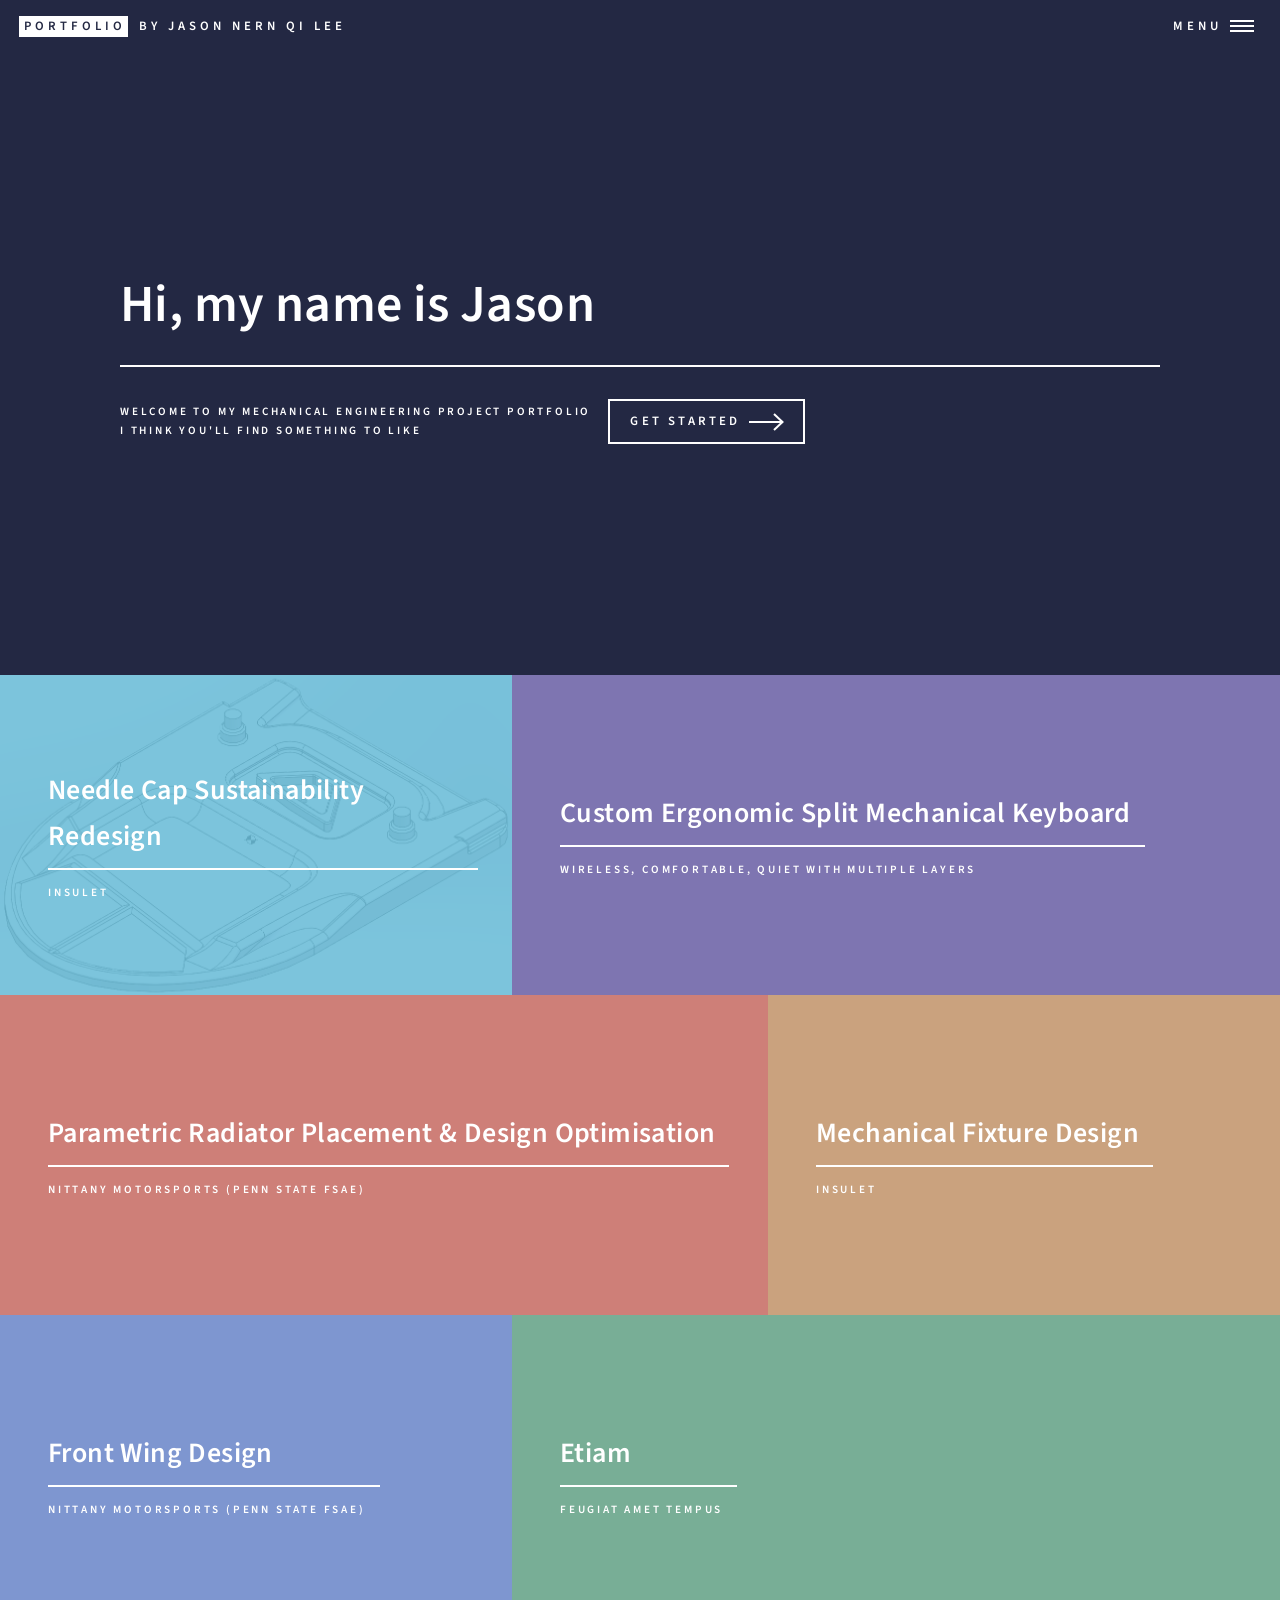
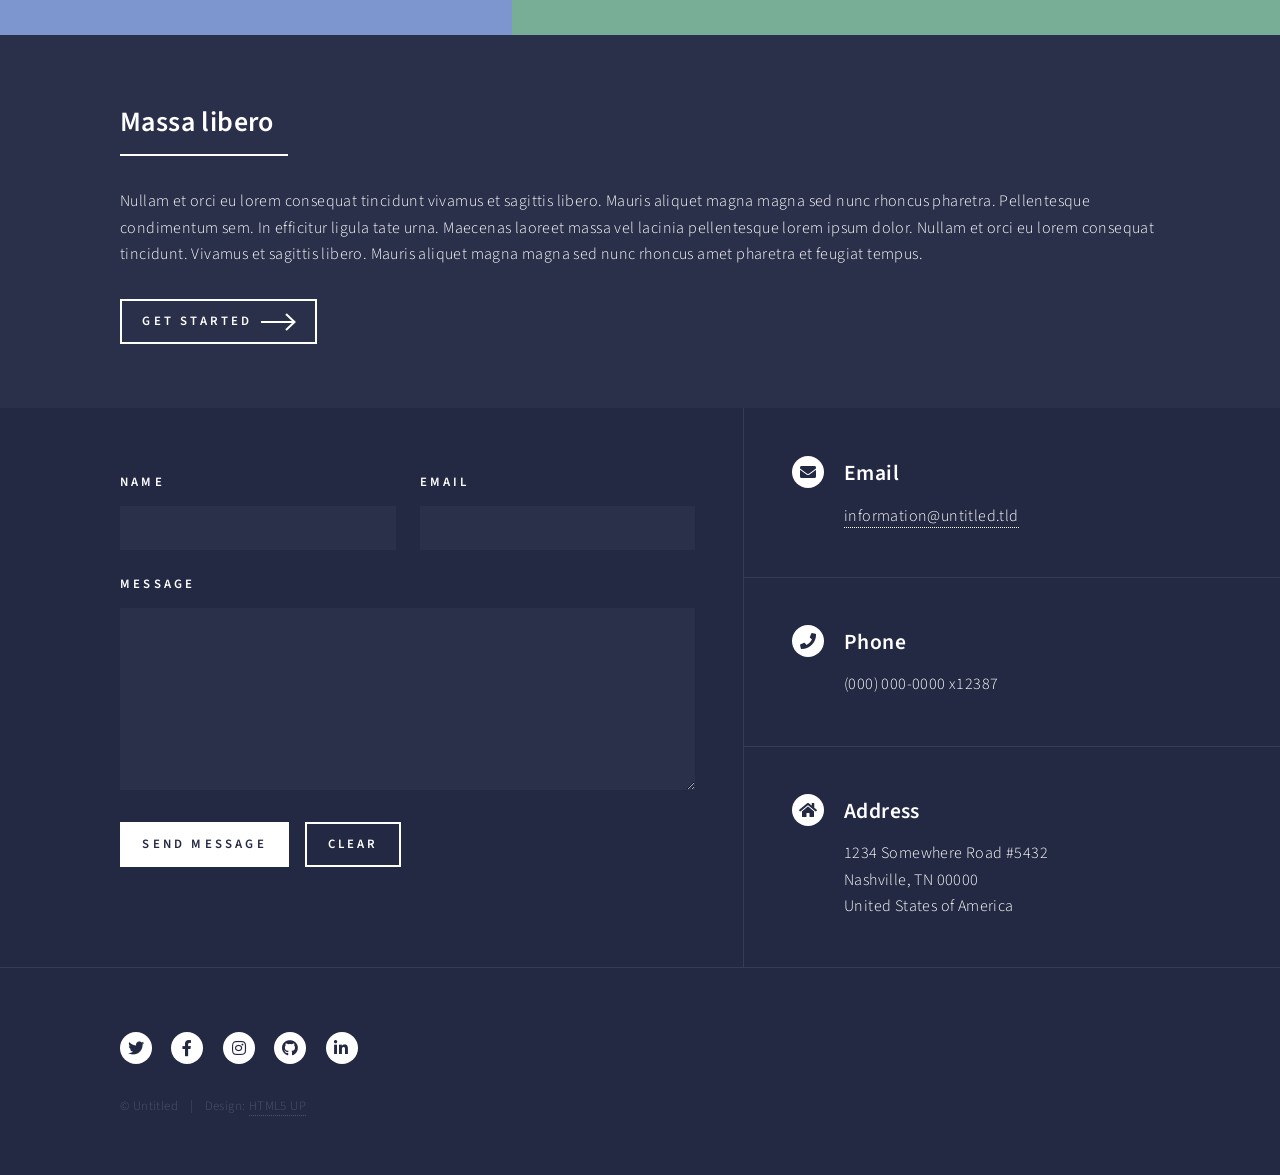
==== index.html @ db843857 "Update index.html" ====
<!DOCTYPE HTML>
<!--
	Portfolio by Jason Nern Qi Lee
	html5up.net | @ajlkn
	Free for personal and commercial use under the CCA 3.0 license (html5up.net/license)
-->
<html>
	<head>
		<title>Portfolio by Jason Nern Qi Lee</title>
		<meta charset="utf-8" />
		<meta name="viewport" content="width=device-width, initial-scale=1, user-scalable=no" />
		<link rel="stylesheet" href="assets/css/main.css" />
		<noscript><link rel="stylesheet" href="assets/css/noscript.css" /></noscript>
	</head>
	<body class="is-preload">

		<!-- Wrapper -->
			<div id="wrapper">

				<!-- Header -->
					<header id="header" class="alt">
						<a href="index.html" class="logo"><strong>Portfolio</strong> <span>by Jason Nern Qi Lee</span></a>
						<nav>
							<a href="#menu">Menu</a>
						</nav>
					</header>

				<!-- Menu -->
					<nav id="menu">
						<ul class="links">
							<li><a href="index.html">Home</a></li>
							<li><a href="landing.html">Landing</a></li>
							<li><a href="generic.html">Generic</a></li>
							<li><a href="elements.html">Elements</a></li>
						</ul>
						<ul class="actions stacked">
							<li><a href="#" class="button primary fit">Get Started</a></li>
							<li><a href="#" class="button fit">Log In</a></li>
						</ul>
					</nav>

				<!-- Banner -->
					<section id="banner" class="major">
						<div class="inner">
							<header class="major">
								<h1>Hi, my name is Jason</h1>
							</header>
							<div class="content">
								<p>Welcome to my mechanical engineering project portfolio<br />
								I think you'll find something to like </p>
								<ul class="actions">
									<li><a href="#one" class="button next scrolly">Get Started</a></li>
								</ul>
							</div>
						</div>
					</section>

				<!-- Main -->
					<div id="main">

						<!-- One -->
							<section id="one" class="tiles">
								<article>
									<span class="image">
										<img src="images/NeedleCap.png" alt="" />
									</span>
									<header class="major">
										<h3><a href="Projects/NeedleCap.html" class="link">Needle Cap Sustainability Redesign</a></h3>
										<p>Insulet</p>
									</header>
								</article>
								<article>
									<span class="image">
										<img src="images/pic02.jpg" alt="" />
									</span>
									<header class="major">
										<h3><a href="landing.html" class="link">Custom Ergonomic Split Mechanical Keyboard</a></h3>
										<p>Wireless, comfortable, quiet with multiple layers</p>
									</header>
								</article>
								<article>
									<span class="image">
										<img src="images/pic04.jpg" alt="" />
									</span>
									<header class="major">
										<h3><a href="landing.html" class="link">Parametric Radiator Placement & Design Optimisation</a></h3>
										<p>Nittany Motorsports (Penn State FSAE)</p>
									</header>
								</article>
								<article>
									<span class="image">
										<img src="images/pic03.jpg" alt="" />
									</span>
									<header class="major">
										<h3><a href="landing.html" class="link">Mechanical Fixture Design</a></h3>
										<p>Insulet</p>
									</header>
								</article>
								<article>
									<span class="image">
										<img src="images/pic05.jpg" alt="" />
									</span>
									<header class="major">
										<h3><a href="landing.html" class="link">Front Wing Design</a></h3>
										<p>Nittany Motorsports (Penn State FSAE)</p>
									</header>
								</article>
								<article>
									<span class="image">
										<img src="images/pic06.jpg" alt="" />
									</span>
									<header class="major">
										<h3><a href="landing.html" class="link">Etiam</a></h3>
										<p>Feugiat amet tempus</p>
									</header>
								</article>
							</section>

						<!-- Two -->
							<section id="two">
								<div class="inner">
									<header class="major">
										<h2>Massa libero</h2>
									</header>
									<p>Nullam et orci eu lorem consequat tincidunt vivamus et sagittis libero. Mauris aliquet magna magna sed nunc rhoncus pharetra. Pellentesque condimentum sem. In efficitur ligula tate urna. Maecenas laoreet massa vel lacinia pellentesque lorem ipsum dolor. Nullam et orci eu lorem consequat tincidunt. Vivamus et sagittis libero. Mauris aliquet magna magna sed nunc rhoncus amet pharetra et feugiat tempus.</p>
									<ul class="actions">
										<li><a href="landing.html" class="button next">Get Started</a></li>
									</ul>
								</div>
							</section>

					</div>

				<!-- Contact -->
					<section id="contact">
						<div class="inner">
							<section>
								<form method="post" action="#">
									<div class="fields">
										<div class="field half">
											<label for="name">Name</label>
											<input type="text" name="name" id="name" />
										</div>
										<div class="field half">
											<label for="email">Email</label>
											<input type="text" name="email" id="email" />
										</div>
										<div class="field">
											<label for="message">Message</label>
											<textarea name="message" id="message" rows="6"></textarea>
										</div>
									</div>
									<ul class="actions">
										<li><input type="submit" value="Send Message" class="primary" /></li>
										<li><input type="reset" value="Clear" /></li>
									</ul>
								</form>
							</section>
							<section class="split">
								<section>
									<div class="contact-method">
										<span class="icon solid alt fa-envelope"></span>
										<h3>Email</h3>
										<a href="#">information@untitled.tld</a>
									</div>
								</section>
								<section>
									<div class="contact-method">
										<span class="icon solid alt fa-phone"></span>
										<h3>Phone</h3>
										<span>(000) 000-0000 x12387</span>
									</div>
								</section>
								<section>
									<div class="contact-method">
										<span class="icon solid alt fa-home"></span>
										<h3>Address</h3>
										<span>1234 Somewhere Road #5432<br />
										Nashville, TN 00000<br />
										United States of America</span>
									</div>
								</section>
							</section>
						</div>
					</section>

				<!-- Footer -->
					<footer id="footer">
						<div class="inner">
							<ul class="icons">
								<li><a href="#" class="icon brands alt fa-twitter"><span class="label">Twitter</span></a></li>
								<li><a href="#" class="icon brands alt fa-facebook-f"><span class="label">Facebook</span></a></li>
								<li><a href="#" class="icon brands alt fa-instagram"><span class="label">Instagram</span></a></li>
								<li><a href="#" class="icon brands alt fa-github"><span class="label">GitHub</span></a></li>
								<li><a href="#" class="icon brands alt fa-linkedin-in"><span class="label">LinkedIn</span></a></li>
							</ul>
							<ul class="copyright">
								<li>&copy; Untitled</li><li>Design: <a href="https://html5up.net">HTML5 UP</a></li>
							</ul>
						</div>
					</footer>

			</div>

		<!-- Scripts -->
			<script src="assets/js/jquery.min.js"></script>
			<script src="assets/js/jquery.scrolly.min.js"></script>
			<script src="assets/js/jquery.scrollex.min.js"></script>
			<script src="assets/js/browser.min.js"></script>
			<script src="assets/js/breakpoints.min.js"></script>
			<script src="assets/js/util.js"></script>
			<script src="assets/js/main.js"></script>

	</body>

</html>
---- assets/css/main.css ----
@import url(fontawesome-all.min.css);
@import url("https://fonts.googleapis.com/css?family=Source+Sans+Pro:300,300italic,600,600italic");

/*
	Forty by HTML5 UP
	html5up.net | @ajlkn
	Free for personal and commercial use under the CCA 3.0 license (html5up.net/license)
*/

html, body, div, span, applet, object,
iframe, h1, h2, h3, h4, h5, h6, p, blockquote,
pre, a, abbr, acronym, address, big, cite,
code, del, dfn, em, img, ins, kbd, q, s, samp,
small, strike, strong, sub, sup, tt, var, b,
u, i, center, dl, dt, dd, ol, ul, li, fieldset,
form, label, legend, table, caption, tbody,
tfoot, thead, tr, th, td, article, aside,
canvas, details, embed, figure, figcaption,
footer, header, hgroup, menu, nav, output, ruby,
section, summary, time, mark, audio, video {
	margin: 0;
	padding: 0;
	border: 0;
	font-size: 100%;
	font: inherit;
	vertical-align: baseline;}

article, aside, details, figcaption, figure,
footer, header, hgroup, menu, nav, section {
	display: block;}

body {
	line-height: 1;
}

ol, ul {
	list-style: none;
}

blockquote, q {
	quotes: none;
}

	blockquote:before, blockquote:after, q:before, q:after {
		content: '';
		content: none;
	}

table {
	border-collapse: collapse;
	border-spacing: 0;
}

body {
	-webkit-text-size-adjust: none;
}

mark {
	background-color: transparent;
	color: inherit;
}

input::-moz-focus-inner {
	border: 0;
	padding: 0;
}

input, select, textarea {
	-moz-appearance: none;
	-webkit-appearance: none;
	-ms-appearance: none;
	appearance: none;
}

/* Basic */

	@-ms-viewport {
		width: device-width;
	}

	body {
		-ms-overflow-style: scrollbar;
	}

	@media screen and (max-width: 480px) {

		html, body {
			min-width: 320px;
		}

	}

	html {
		box-sizing: border-box;
	}

	*, *:before, *:after {
		box-sizing: inherit;
	}

	body {
		background: #242943;
	}

		body.is-preload *, body.is-preload *:before, body.is-preload *:after {
			-moz-animation: none !important;
			-webkit-animation: none !important;
			-ms-animation: none !important;
			animation: none !important;
			-moz-transition: none !important;
			-webkit-transition: none !important;
			-ms-transition: none !important;
			transition: none !important;
		}

/* Type */

	body, input, select, textarea {
		color: #ffffff;
		font-family: "Source Sans Pro", Helvetica, sans-serif;
		font-size: 17pt;
		font-weight: 300;
		letter-spacing: 0.025em;
		line-height: 1.65;
	}

		@media screen and (max-width: 1680px) {

			body, input, select, textarea {
				font-size: 14pt;
			}

		}

		@media screen and (max-width: 1280px) {

			body, input, select, textarea {
				font-size: 12pt;
			}

		}

		@media screen and (max-width: 360px) {

			body, input, select, textarea {
				font-size: 11pt;
			}

		}

	a {
		-moz-transition: color 0.2s ease-in-out, border-bottom-color 0.2s ease-in-out;
		-webkit-transition: color 0.2s ease-in-out, border-bottom-color 0.2s ease-in-out;
		-ms-transition: color 0.2s ease-in-out, border-bottom-color 0.2s ease-in-out;
		transition: color 0.2s ease-in-out, border-bottom-color 0.2s ease-in-out;
		border-bottom: dotted 1px;
		color: inherit;
		text-decoration: none;
	}

		a:hover {
			border-bottom-color: transparent;
			color: #9bf1ff !important;
		}

		a:active {
			color: #53e3fb !important;
		}

	strong, b {
		color: #ffffff;
		font-weight: 600;
	}

	em, i {
		font-style: italic;
	}

	p {
		margin: 0 0 2em 0;
	}

	h1, h2, h3, h4, h5, h6 {
		color: #ffffff;
		font-weight: 600;
		line-height: 1.65;
		margin: 0 0 1em 0;
	}

		h1 a, h2 a, h3 a, h4 a, h5 a, h6 a {
			color: inherit;
			border-bottom: 0;
		}

	h1 {
		font-size: 2.5em;
	}

	h2 {
		font-size: 1.75em;
	}

	h3 {
		font-size: 1.35em;
	}

	h4 {
		font-size: 1.1em;
	}

	h5 {
		font-size: 0.9em;
	}

	h6 {
		font-size: 0.7em;
	}

	@media screen and (max-width: 736px) {

		h1 {
			font-size: 2em;
		}

		h2 {
			font-size: 1.5em;
		}

		h3 {
			font-size: 1.25em;
		}

	}

	sub {
		font-size: 0.8em;
		position: relative;
		top: 0.5em;
	}

	sup {
		font-size: 0.8em;
		position: relative;
		top: -0.5em;
	}

	blockquote {
		border-left: solid 4px rgba(212, 212, 255, 0.1);
		font-style: italic;
		margin: 0 0 2em 0;
		padding: 0.5em 0 0.5em 2em;
	}

	code {
		background: rgba(212, 212, 255, 0.035);
		font-family: "Courier New", monospace;
		font-size: 0.9em;
		margin: 0 0.25em;
		padding: 0.25em 0.65em;
	}

	pre {
		-webkit-overflow-scrolling: touch;
		font-family: "Courier New", monospace;
		font-size: 0.9em;
		margin: 0 0 2em 0;
	}

		pre code {
			display: block;
			line-height: 1.75;
			padding: 1em 1.5em;
			overflow-x: auto;
		}

	hr {
		border: 0;
		border-bottom: solid 1px rgba(212, 212, 255, 0.1);
		margin: 2em 0;
	}

		hr.major {
			margin: 3em 0;
		}

	.align-left {
		text-align: left;
	}

	.align-center {
		text-align: center;
	}

	.align-right {
		text-align: right;
	}

/* Row */

	.row {
		display: flex;
		flex-wrap: wrap;
		box-sizing: border-box;
		align-items: stretch;
	}

		.row > * {
			box-sizing: border-box;
		}

		.row.gtr-uniform > * > :last-child {
			margin-bottom: 0;
		}

		.row.aln-left {
			justify-content: flex-start;
		}

		.row.aln-center {
			justify-content: center;
		}

		.row.aln-right {
			justify-content: flex-end;
		}

		.row.aln-top {
			align-items: flex-start;
		}

		.row.aln-middle {
			align-items: center;
		}

		.row.aln-bottom {
			align-items: flex-end;
		}

		.row > .imp {
			order: -1;
		}

		.row > .col-1 {
			width: 8.33333%;
		}

		.row > .off-1 {
			margin-left: 8.33333%;
		}

		.row > .col-2 {
			width: 16.66667%;
		}

		.row > .off-2 {
			margin-left: 16.66667%;
		}

		.row > .col-3 {
			width: 25%;
		}

		.row > .off-3 {
			margin-left: 25%;
		}

		.row > .col-4 {
			width: 33.33333%;
		}

		.row > .off-4 {
			margin-left: 33.33333%;
		}

		.row > .col-5 {
			width: 41.66667%;
		}

		.row > .off-5 {
			margin-left: 41.66667%;
		}

		.row > .col-6 {
			width: 50%;
		}

		.row > .off-6 {
			margin-left: 50%;
		}

		.row > .col-7 {
			width: 58.33333%;
		}

		.row > .off-7 {
			margin-left: 58.33333%;
		}

		.row > .col-8 {
			width: 66.66667%;
		}

		.row > .off-8 {
			margin-left: 66.66667%;
		}

		.row > .col-9 {
			width: 75%;
		}

		.row > .off-9 {
			margin-left: 75%;
		}

		.row > .col-10 {
			width: 83.33333%;
		}

		.row > .off-10 {
			margin-left: 83.33333%;
		}

		.row > .col-11 {
			width: 91.66667%;
		}

		.row > .off-11 {
			margin-left: 91.66667%;
		}

		.row > .col-12 {
			width: 100%;
		}

		.row > .off-12 {
			margin-left: 100%;
		}

		.row.gtr-0 {
			margin-top: 0;
			margin-left: 0em;
		}

			.row.gtr-0 > * {
				padding: 0 0 0 0em;
			}

			.row.gtr-0.gtr-uniform {
				margin-top: 0em;
			}

				.row.gtr-0.gtr-uniform > * {
					padding-top: 0em;
				}

		.row.gtr-25 {
			margin-top: 0;
			margin-left: -0.5em;
		}

			.row.gtr-25 > * {
				padding: 0 0 0 0.5em;
			}

			.row.gtr-25.gtr-uniform {
				margin-top: -0.5em;
			}

				.row.gtr-25.gtr-uniform > * {
					padding-top: 0.5em;
				}

		.row.gtr-50 {
			margin-top: 0;
			margin-left: -1em;
		}

			.row.gtr-50 > * {
				padding: 0 0 0 1em;
			}

			.row.gtr-50.gtr-uniform {
				margin-top: -1em;
			}

				.row.gtr-50.gtr-uniform > * {
					padding-top: 1em;
				}

		.row {
			margin-top: 0;
			margin-left: -2em;
		}

			.row > * {
				padding: 0 0 0 2em;
			}

			.row.gtr-uniform {
				margin-top: -2em;
			}

				.row.gtr-uniform > * {
					padding-top: 2em;
				}

		.row.gtr-150 {
			margin-top: 0;
			margin-left: -3em;
		}

			.row.gtr-150 > * {
				padding: 0 0 0 3em;
			}

			.row.gtr-150.gtr-uniform {
				margin-top: -3em;
			}

				.row.gtr-150.gtr-uniform > * {
					padding-top: 3em;
				}

		.row.gtr-200 {
			margin-top: 0;
			margin-left: -4em;
		}

			.row.gtr-200 > * {
				padding: 0 0 0 4em;
			}

			.row.gtr-200.gtr-uniform {
				margin-top: -4em;
			}

				.row.gtr-200.gtr-uniform > * {
					padding-top: 4em;
				}

		@media screen and (max-width: 1680px) {

			.row {
				display: flex;
				flex-wrap: wrap;
				box-sizing: border-box;
				align-items: stretch;
			}

				.row > * {
					box-sizing: border-box;
				}

				.row.gtr-uniform > * > :last-child {
					margin-bottom: 0;
				}

				.row.aln-left {
					justify-content: flex-start;
				}

				.row.aln-center {
					justify-content: center;
				}

				.row.aln-right {
					justify-content: flex-end;
				}

				.row.aln-top {
					align-items: flex-start;
				}

				.row.aln-middle {
					align-items: center;
				}

				.row.aln-bottom {
					align-items: flex-end;
				}

				.row > .imp-xlarge {
					order: -1;
				}

				.row > .col-1-xlarge {
					width: 8.33333%;
				}

				.row > .off-1-xlarge {
					margin-left: 8.33333%;
				}

				.row > .col-2-xlarge {
					width: 16.66667%;
				}

				.row > .off-2-xlarge {
					margin-left: 16.66667%;
				}

				.row > .col-3-xlarge {
					width: 25%;
				}

				.row > .off-3-xlarge {
					margin-left: 25%;
				}

				.row > .col-4-xlarge {
					width: 33.33333%;
				}

				.row > .off-4-xlarge {
					margin-left: 33.33333%;
				}

				.row > .col-5-xlarge {
					width: 41.66667%;
				}

				.row > .off-5-xlarge {
					margin-left: 41.66667%;
				}

				.row > .col-6-xlarge {
					width: 50%;
				}

				.row > .off-6-xlarge {
					margin-left: 50%;
				}

				.row > .col-7-xlarge {
					width: 58.33333%;
				}

				.row > .off-7-xlarge {
					margin-left: 58.33333%;
				}

				.row > .col-8-xlarge {
					width: 66.66667%;
				}

				.row > .off-8-xlarge {
					margin-left: 66.66667%;
				}

				.row > .col-9-xlarge {
					width: 75%;
				}

				.row > .off-9-xlarge {
					margin-left: 75%;
				}

				.row > .col-10-xlarge {
					width: 83.33333%;
				}

				.row > .off-10-xlarge {
					margin-left: 83.33333%;
				}

				.row > .col-11-xlarge {
					width: 91.66667%;
				}

				.row > .off-11-xlarge {
					margin-left: 91.66667%;
				}

				.row > .col-12-xlarge {
					width: 100%;
				}

				.row > .off-12-xlarge {
					margin-left: 100%;
				}

				.row.gtr-0 {
					margin-top: 0;
					margin-left: 0em;
				}

					.row.gtr-0 > * {
						padding: 0 0 0 0em;
					}

					.row.gtr-0.gtr-uniform {
						margin-top: 0em;
					}

						.row.gtr-0.gtr-uniform > * {
							padding-top: 0em;
						}

				.row.gtr-25 {
					margin-top: 0;
					margin-left: -0.5em;
				}

					.row.gtr-25 > * {
						padding: 0 0 0 0.5em;
					}

					.row.gtr-25.gtr-uniform {
						margin-top: -0.5em;
					}

						.row.gtr-25.gtr-uniform > * {
							padding-top: 0.5em;
						}

				.row.gtr-50 {
					margin-top: 0;
					margin-left: -1em;
				}

					.row.gtr-50 > * {
						padding: 0 0 0 1em;
					}

					.row.gtr-50.gtr-uniform {
						margin-top: -1em;
					}

						.row.gtr-50.gtr-uniform > * {
							padding-top: 1em;
						}

				.row {
					margin-top: 0;
					margin-left: -2em;
				}

					.row > * {
						padding: 0 0 0 2em;
					}

					.row.gtr-uniform {
						margin-top: -2em;
					}

						.row.gtr-uniform > * {
							padding-top: 2em;
						}

				.row.gtr-150 {
					margin-top: 0;
					margin-left: -3em;
				}

					.row.gtr-150 > * {
						padding: 0 0 0 3em;
					}

					.row.gtr-150.gtr-uniform {
						margin-top: -3em;
					}

						.row.gtr-150.gtr-uniform > * {
							padding-top: 3em;
						}

				.row.gtr-200 {
					margin-top: 0;
					margin-left: -4em;
				}

					.row.gtr-200 > * {
						padding: 0 0 0 4em;
					}

					.row.gtr-200.gtr-uniform {
						margin-top: -4em;
					}

						.row.gtr-200.gtr-uniform > * {
							padding-top: 4em;
						}

		}

		@media screen and (max-width: 1280px) {

			.row {
				display: flex;
				flex-wrap: wrap;
				box-sizing: border-box;
				align-items: stretch;
			}

				.row > * {
					box-sizing: border-box;
				}

				.row.gtr-uniform > * > :last-child {
					margin-bottom: 0;
				}

				.row.aln-left {
					justify-content: flex-start;
				}

				.row.aln-center {
					justify-content: center;
				}

				.row.aln-right {
					justify-content: flex-end;
				}

				.row.aln-top {
					align-items: flex-start;
				}

				.row.aln-middle {
					align-items: center;
				}

				.row.aln-bottom {
					align-items: flex-end;
				}

				.row > .imp-large {
					order: -1;
				}

				.row > .col-1-large {
					width: 8.33333%;
				}

				.row > .off-1-large {
					margin-left: 8.33333%;
				}

				.row > .col-2-large {
					width: 16.66667%;
				}

				.row > .off-2-large {
					margin-left: 16.66667%;
				}

				.row > .col-3-large {
					width: 25%;
				}

				.row > .off-3-large {
					margin-left: 25%;
				}

				.row > .col-4-large {
					width: 33.33333%;
				}

				.row > .off-4-large {
					margin-left: 33.33333%;
				}

				.row > .col-5-large {
					width: 41.66667%;
				}

				.row > .off-5-large {
					margin-left: 41.66667%;
				}

				.row > .col-6-large {
					width: 50%;
				}

				.row > .off-6-large {
					margin-left: 50%;
				}

				.row > .col-7-large {
					width: 58.33333%;
				}

				.row > .off-7-large {
					margin-left: 58.33333%;
				}

				.row > .col-8-large {
					width: 66.66667%;
				}

				.row > .off-8-large {
					margin-left: 66.66667%;
				}

				.row > .col-9-large {
					width: 75%;
				}

				.row > .off-9-large {
					margin-left: 75%;
				}

				.row > .col-10-large {
					width: 83.33333%;
				}

				.row > .off-10-large {
					margin-left: 83.33333%;
				}

				.row > .col-11-large {
					width: 91.66667%;
				}

				.row > .off-11-large {
					margin-left: 91.66667%;
				}

				.row > .col-12-large {
					width: 100%;
				}

				.row > .off-12-large {
					margin-left: 100%;
				}

				.row.gtr-0 {
					margin-top: 0;
					margin-left: 0em;
				}

					.row.gtr-0 > * {
						padding: 0 0 0 0em;
					}

					.row.gtr-0.gtr-uniform {
						margin-top: 0em;
					}

						.row.gtr-0.gtr-uniform > * {
							padding-top: 0em;
						}

				.row.gtr-25 {
					margin-top: 0;
					margin-left: -0.375em;
				}

					.row.gtr-25 > * {
						padding: 0 0 0 0.375em;
					}

					.row.gtr-25.gtr-uniform {
						margin-top: -0.375em;
					}

						.row.gtr-25.gtr-uniform > * {
							padding-top: 0.375em;
						}

				.row.gtr-50 {
					margin-top: 0;
					margin-left: -0.75em;
				}

					.row.gtr-50 > * {
						padding: 0 0 0 0.75em;
					}

					.row.gtr-50.gtr-uniform {
						margin-top: -0.75em;
					}

						.row.gtr-50.gtr-uniform > * {
							padding-top: 0.75em;
						}

				.row {
					margin-top: 0;
					margin-left: -1.5em;
				}

					.row > * {
						padding: 0 0 0 1.5em;
					}

					.row.gtr-uniform {
						margin-top: -1.5em;
					}

						.row.gtr-uniform > * {
							padding-top: 1.5em;
						}

				.row.gtr-150 {
					margin-top: 0;
					margin-left: -2.25em;
				}

					.row.gtr-150 > * {
						padding: 0 0 0 2.25em;
					}

					.row.gtr-150.gtr-uniform {
						margin-top: -2.25em;
					}

						.row.gtr-150.gtr-uniform > * {
							padding-top: 2.25em;
						}

				.row.gtr-200 {
					margin-top: 0;
					margin-left: -3em;
				}

					.row.gtr-200 > * {
						padding: 0 0 0 3em;
					}

					.row.gtr-200.gtr-uniform {
						margin-top: -3em;
					}

						.row.gtr-200.gtr-uniform > * {
							padding-top: 3em;
						}

		}

		@media screen and (max-width: 980px) {

			.row {
				display: flex;
				flex-wrap: wrap;
				box-sizing: border-box;
				align-items: stretch;
			}

				.row > * {
					box-sizing: border-box;
				}

				.row.gtr-uniform > * > :last-child {
					margin-bottom: 0;
				}

				.row.aln-left {
					justify-content: flex-start;
				}

				.row.aln-center {
					justify-content: center;
				}

				.row.aln-right {
					justify-content: flex-end;
				}

				.row.aln-top {
					align-items: flex-start;
				}

				.row.aln-middle {
					align-items: center;
				}

				.row.aln-bottom {
					align-items: flex-end;
				}

				.row > .imp-medium {
					order: -1;
				}

				.row > .col-1-medium {
					width: 8.33333%;
				}

				.row > .off-1-medium {
					margin-left: 8.33333%;
				}

				.row > .col-2-medium {
					width: 16.66667%;
				}

				.row > .off-2-medium {
					margin-left: 16.66667%;
				}

				.row > .col-3-medium {
					width: 25%;
				}

				.row > .off-3-medium {
					margin-left: 25%;
				}

				.row > .col-4-medium {
					width: 33.33333%;
				}

				.row > .off-4-medium {
					margin-left: 33.33333%;
				}

				.row > .col-5-medium {
					width: 41.66667%;
				}

				.row > .off-5-medium {
					margin-left: 41.66667%;
				}

				.row > .col-6-medium {
					width: 50%;
				}

				.row > .off-6-medium {
					margin-left: 50%;
				}

				.row > .col-7-medium {
					width: 58.33333%;
				}

				.row > .off-7-medium {
					margin-left: 58.33333%;
				}

				.row > .col-8-medium {
					width: 66.66667%;
				}

				.row > .off-8-medium {
					margin-left: 66.66667%;
				}

				.row > .col-9-medium {
					width: 75%;
				}

				.row > .off-9-medium {
					margin-left: 75%;
				}

				.row > .col-10-medium {
					width: 83.33333%;
				}

				.row > .off-10-medium {
					margin-left: 83.33333%;
				}

				.row > .col-11-medium {
					width: 91.66667%;
				}

				.row > .off-11-medium {
					margin-left: 91.66667%;
				}

				.row > .col-12-medium {
					width: 100%;
				}

				.row > .off-12-medium {
					margin-left: 100%;
				}

				.row.gtr-0 {
					margin-top: 0;
					margin-left: 0em;
				}

					.row.gtr-0 > * {
						padding: 0 0 0 0em;
					}

					.row.gtr-0.gtr-uniform {
						margin-top: 0em;
					}

						.row.gtr-0.gtr-uniform > * {
							padding-top: 0em;
						}

				.row.gtr-25 {
					margin-top: 0;
					margin-left: -0.375em;
				}

					.row.gtr-25 > * {
						padding: 0 0 0 0.375em;
					}

					.row.gtr-25.gtr-uniform {
						margin-top: -0.375em;
					}

						.row.gtr-25.gtr-uniform > * {
							padding-top: 0.375em;
						}

				.row.gtr-50 {
					margin-top: 0;
					margin-left: -0.75em;
				}

					.row.gtr-50 > * {
						padding: 0 0 0 0.75em;
					}

					.row.gtr-50.gtr-uniform {
						margin-top: -0.75em;
					}

						.row.gtr-50.gtr-uniform > * {
							padding-top: 0.75em;
						}

				.row {
					margin-top: 0;
					margin-left: -1.5em;
				}

					.row > * {
						padding: 0 0 0 1.5em;
					}

					.row.gtr-uniform {
						margin-top: -1.5em;
					}

						.row.gtr-uniform > * {
							padding-top: 1.5em;
						}

				.row.gtr-150 {
					margin-top: 0;
					margin-left: -2.25em;
				}

					.row.gtr-150 > * {
						padding: 0 0 0 2.25em;
					}

					.row.gtr-150.gtr-uniform {
						margin-top: -2.25em;
					}

						.row.gtr-150.gtr-uniform > * {
							padding-top: 2.25em;
						}

				.row.gtr-200 {
					margin-top: 0;
					margin-left: -3em;
				}

					.row.gtr-200 > * {
						padding: 0 0 0 3em;
					}

					.row.gtr-200.gtr-uniform {
						margin-top: -3em;
					}

						.row.gtr-200.gtr-uniform > * {
							padding-top: 3em;
						}

		}

		@media screen and (max-width: 736px) {

			.row {
				display: flex;
				flex-wrap: wrap;
				box-sizing: border-box;
				align-items: stretch;
			}

				.row > * {
					box-sizing: border-box;
				}

				.row.gtr-uniform > * > :last-child {
					margin-bottom: 0;
				}

				.row.aln-left {
					justify-content: flex-start;
				}

				.row.aln-center {
					justify-content: center;
				}

				.row.aln-right {
					justify-content: flex-end;
				}

				.row.aln-top {
					align-items: flex-start;
				}

				.row.aln-middle {
					align-items: center;
				}

				.row.aln-bottom {
					align-items: flex-end;
				}

				.row > .imp-small {
					order: -1;
				}

				.row > .col-1-small {
					width: 8.33333%;
				}

				.row > .off-1-small {
					margin-left: 8.33333%;
				}

				.row > .col-2-small {
					width: 16.66667%;
				}

				.row > .off-2-small {
					margin-left: 16.66667%;
				}

				.row > .col-3-small {
					width: 25%;
				}

				.row > .off-3-small {
					margin-left: 25%;
				}

				.row > .col-4-small {
					width: 33.33333%;
				}

				.row > .off-4-small {
					margin-left: 33.33333%;
				}

				.row > .col-5-small {
					width: 41.66667%;
				}

				.row > .off-5-small {
					margin-left: 41.66667%;
				}

				.row > .col-6-small {
					width: 50%;
				}

				.row > .off-6-small {
					margin-left: 50%;
				}

				.row > .col-7-small {
					width: 58.33333%;
				}

				.row > .off-7-small {
					margin-left: 58.33333%;
				}

				.row > .col-8-small {
					width: 66.66667%;
				}

				.row > .off-8-small {
					margin-left: 66.66667%;
				}

				.row > .col-9-small {
					width: 75%;
				}

				.row > .off-9-small {
					margin-left: 75%;
				}

				.row > .col-10-small {
					width: 83.33333%;
				}

				.row > .off-10-small {
					margin-left: 83.33333%;
				}

				.row > .col-11-small {
					width: 91.66667%;
				}

				.row > .off-11-small {
					margin-left: 91.66667%;
				}

				.row > .col-12-small {
					width: 100%;
				}

				.row > .off-12-small {
					margin-left: 100%;
				}

				.row.gtr-0 {
					margin-top: 0;
					margin-left: 0em;
				}

					.row.gtr-0 > * {
						padding: 0 0 0 0em;
					}

					.row.gtr-0.gtr-uniform {
						margin-top: 0em;
					}

						.row.gtr-0.gtr-uniform > * {
							padding-top: 0em;
						}

				.row.gtr-25 {
					margin-top: 0;
					margin-left: -0.3125em;
				}

					.row.gtr-25 > * {
						padding: 0 0 0 0.3125em;
					}

					.row.gtr-25.gtr-uniform {
						margin-top: -0.3125em;
					}

						.row.gtr-25.gtr-uniform > * {
							padding-top: 0.3125em;
						}

				.row.gtr-50 {
					margin-top: 0;
					margin-left: -0.625em;
				}

					.row.gtr-50 > * {
						padding: 0 0 0 0.625em;
					}

					.row.gtr-50.gtr-uniform {
						margin-top: -0.625em;
					}

						.row.gtr-50.gtr-uniform > * {
							padding-top: 0.625em;
						}

				.row {
					margin-top: 0;
					margin-left: -1.25em;
				}

					.row > * {
						padding: 0 0 0 1.25em;
					}

					.row.gtr-uniform {
						margin-top: -1.25em;
					}

						.row.gtr-uniform > * {
							padding-top: 1.25em;
						}

				.row.gtr-150 {
					margin-top: 0;
					margin-left: -1.875em;
				}

					.row.gtr-150 > * {
						padding: 0 0 0 1.875em;
					}

					.row.gtr-150.gtr-uniform {
						margin-top: -1.875em;
					}

						.row.gtr-150.gtr-uniform > * {
							padding-top: 1.875em;
						}

				.row.gtr-200 {
					margin-top: 0;
					margin-left: -2.5em;
				}

					.row.gtr-200 > * {
						padding: 0 0 0 2.5em;
					}

					.row.gtr-200.gtr-uniform {
						margin-top: -2.5em;
					}

						.row.gtr-200.gtr-uniform > * {
							padding-top: 2.5em;
						}

		}

		@media screen and (max-width: 480px) {

			.row {
				display: flex;
				flex-wrap: wrap;
				box-sizing: border-box;
				align-items: stretch;
			}

				.row > * {
					box-sizing: border-box;
				}

				.row.gtr-uniform > * > :last-child {
					margin-bottom: 0;
				}

				.row.aln-left {
					justify-content: flex-start;
				}

				.row.aln-center {
					justify-content: center;
				}

				.row.aln-right {
					justify-content: flex-end;
				}

				.row.aln-top {
					align-items: flex-start;
				}

				.row.aln-middle {
					align-items: center;
				}

				.row.aln-bottom {
					align-items: flex-end;
				}

				.row > .imp-xsmall {
					order: -1;
				}

				.row > .col-1-xsmall {
					width: 8.33333%;
				}

				.row > .off-1-xsmall {
					margin-left: 8.33333%;
				}

				.row > .col-2-xsmall {
					width: 16.66667%;
				}

				.row > .off-2-xsmall {
					margin-left: 16.66667%;
				}

				.row > .col-3-xsmall {
					width: 25%;
				}

				.row > .off-3-xsmall {
					margin-left: 25%;
				}

				.row > .col-4-xsmall {
					width: 33.33333%;
				}

				.row > .off-4-xsmall {
					margin-left: 33.33333%;
				}

				.row > .col-5-xsmall {
					width: 41.66667%;
				}

				.row > .off-5-xsmall {
					margin-left: 41.66667%;
				}

				.row > .col-6-xsmall {
					width: 50%;
				}

				.row > .off-6-xsmall {
					margin-left: 50%;
				}

				.row > .col-7-xsmall {
					width: 58.33333%;
				}

				.row > .off-7-xsmall {
					margin-left: 58.33333%;
				}

				.row > .col-8-xsmall {
					width: 66.66667%;
				}

				.row > .off-8-xsmall {
					margin-left: 66.66667%;
				}

				.row > .col-9-xsmall {
					width: 75%;
				}

				.row > .off-9-xsmall {
					margin-left: 75%;
				}

				.row > .col-10-xsmall {
					width: 83.33333%;
				}

				.row > .off-10-xsmall {
					margin-left: 83.33333%;
				}

				.row > .col-11-xsmall {
					width: 91.66667%;
				}

				.row > .off-11-xsmall {
					margin-left: 91.66667%;
				}

				.row > .col-12-xsmall {
					width: 100%;
				}

				.row > .off-12-xsmall {
					margin-left: 100%;
				}

				.row.gtr-0 {
					margin-top: 0;
					margin-left: 0em;
				}

					.row.gtr-0 > * {
						padding: 0 0 0 0em;
					}

					.row.gtr-0.gtr-uniform {
						margin-top: 0em;
					}

						.row.gtr-0.gtr-uniform > * {
							padding-top: 0em;
						}

				.row.gtr-25 {
					margin-top: 0;
					margin-left: -0.3125em;
				}

					.row.gtr-25 > * {
						padding: 0 0 0 0.3125em;
					}

					.row.gtr-25.gtr-uniform {
						margin-top: -0.3125em;
					}

						.row.gtr-25.gtr-uniform > * {
							padding-top: 0.3125em;
						}

				.row.gtr-50 {
					margin-top: 0;
					margin-left: -0.625em;
				}

					.row.gtr-50 > * {
						padding: 0 0 0 0.625em;
					}

					.row.gtr-50.gtr-uniform {
						margin-top: -0.625em;
					}

						.row.gtr-50.gtr-uniform > * {
							padding-top: 0.625em;
						}

				.row {
					margin-top: 0;
					margin-left: -1.25em;
				}

					.row > * {
						padding: 0 0 0 1.25em;
					}

					.row.gtr-uniform {
						margin-top: -1.25em;
					}

						.row.gtr-uniform > * {
							padding-top: 1.25em;
						}

				.row.gtr-150 {
					margin-top: 0;
					margin-left: -1.875em;
				}

					.row.gtr-150 > * {
						padding: 0 0 0 1.875em;
					}

					.row.gtr-150.gtr-uniform {
						margin-top: -1.875em;
					}

						.row.gtr-150.gtr-uniform > * {
							padding-top: 1.875em;
						}

				.row.gtr-200 {
					margin-top: 0;
					margin-left: -2.5em;
				}

					.row.gtr-200 > * {
						padding: 0 0 0 2.5em;
					}

					.row.gtr-200.gtr-uniform {
						margin-top: -2.5em;
					}

						.row.gtr-200.gtr-uniform > * {
							padding-top: 2.5em;
						}

		}

/* Section/Article */

	section.special, article.special {
		text-align: center;
	}

	header.major {
		width: -moz-max-content;
		width: -webkit-max-content;
		width: -ms-max-content;
		width: max-content;
		margin-bottom: 2em;
	}

		header.major > :first-child {
			margin-bottom: 0;
			width: calc(100% + 0.5em);
		}

			header.major > :first-child:after {
				content: '';
				background-color: #ffffff;
				display: block;
				height: 2px;
				margin: 0.325em 0 0.5em 0;
				width: 100%;
			}

		header.major > p {
			font-size: 0.7em;
			font-weight: 600;
			letter-spacing: 0.25em;
			margin-bottom: 0;
			text-transform: uppercase;
		}

		body.is-ie header.major > :first-child:after {
			max-width: 9em;
		}

		body.is-ie header.major > h1:after {
			max-width: 100% !important;
		}

	@media screen and (max-width: 736px) {

		header.major > p br {
			display: none;
		}

	}

/* Form */

	form {
		margin: 0 0 2em 0;
	}

		form > :last-child {
			margin-bottom: 0;
		}

		form > .fields {
			display: -moz-flex;
			display: -webkit-flex;
			display: -ms-flex;
			display: flex;
			-moz-flex-wrap: wrap;
			-webkit-flex-wrap: wrap;
			-ms-flex-wrap: wrap;
			flex-wrap: wrap;
			width: calc(100% + 3em);
			margin: -1.5em 0 2em -1.5em;
		}

			form > .fields > .field {
				-moz-flex-grow: 0;
				-webkit-flex-grow: 0;
				-ms-flex-grow: 0;
				flex-grow: 0;
				-moz-flex-shrink: 0;
				-webkit-flex-shrink: 0;
				-ms-flex-shrink: 0;
				flex-shrink: 0;
				padding: 1.5em 0 0 1.5em;
				width: calc(100% - 1.5em);
			}

				form > .fields > .field.half {
					width: calc(50% - 0.75em);
				}

				form > .fields > .field.third {
					width: calc(100%/3 - 0.5em);
				}

				form > .fields > .field.quarter {
					width: calc(25% - 0.375em);
				}

		@media screen and (max-width: 480px) {

			form > .fields {
				width: calc(100% + 3em);
				margin: -1.5em 0 2em -1.5em;
			}

				form > .fields > .field {
					padding: 1.5em 0 0 1.5em;
					width: calc(100% - 1.5em);
				}

					form > .fields > .field.half {
						width: calc(100% - 1.5em);
					}

					form > .fields > .field.third {
						width: calc(100% - 1.5em);
					}

					form > .fields > .field.quarter {
						width: calc(100% - 1.5em);
					}

		}

	label {
		color: #ffffff;
		display: block;
		font-size: 0.8em;
		font-weight: 600;
		letter-spacing: 0.25em;
		margin: 0 0 1em 0;
		text-transform: uppercase;
	}

	input[type="text"],
	input[type="password"],
	input[type="email"],
	input[type="tel"],
	input[type="search"],
	input[type="url"],
	select,
	textarea {
		-moz-appearance: none;
		-webkit-appearance: none;
		-ms-appearance: none;
		appearance: none;
		background: rgba(212, 212, 255, 0.035);
		border: none;
		border-radius: 0;
		color: inherit;
		display: block;
		outline: 0;
		padding: 0 1em;
		text-decoration: none;
		width: 100%;
	}

		input[type="text"]:invalid,
		input[type="password"]:invalid,
		input[type="email"]:invalid,
		input[type="tel"]:invalid,
		input[type="search"]:invalid,
		input[type="url"]:invalid,
		select:invalid,
		textarea:invalid {
			box-shadow: none;
		}

		input[type="text"]:focus,
		input[type="password"]:focus,
		input[type="email"]:focus,
		input[type="tel"]:focus,
		input[type="search"]:focus,
		input[type="url"]:focus,
		select:focus,
		textarea:focus {
			border-color: #9bf1ff;
			box-shadow: 0 0 0 2px #9bf1ff;
		}

	select {
		background-image: url("data:image/svg+xml;charset=utf8,%3Csvg xmlns='http://www.w3.org/2000/svg' width='40' height='40' preserveAspectRatio='none' viewBox='0 0 40 40'%3E%3Cpath d='M9.4,12.3l10.4,10.4l10.4-10.4c0.2-0.2,0.5-0.4,0.9-0.4c0.3,0,0.6,0.1,0.9,0.4l3.3,3.3c0.2,0.2,0.4,0.5,0.4,0.9 c0,0.4-0.1,0.6-0.4,0.9L20.7,31.9c-0.2,0.2-0.5,0.4-0.9,0.4c-0.3,0-0.6-0.1-0.9-0.4L4.3,17.3c-0.2-0.2-0.4-0.5-0.4-0.9 c0-0.4,0.1-0.6,0.4-0.9l3.3-3.3c0.2-0.2,0.5-0.4,0.9-0.4S9.1,12.1,9.4,12.3z' fill='rgba(212, 212, 255, 0.1)' /%3E%3C/svg%3E");
		background-size: 1.25rem;
		background-repeat: no-repeat;
		background-position: calc(100% - 1rem) center;
		height: 2.75em;
		padding-right: 2.75em;
		text-overflow: ellipsis;
	}

		select option {
			color: #ffffff;
			background: #242943;
		}

		select:focus::-ms-value {
			background-color: transparent;
		}

		select::-ms-expand {
			display: none;
		}

	input[type="text"],
	input[type="password"],
	input[type="email"],
	input[type="tel"],
	input[type="search"],
	input[type="url"],
	select {
		height: 2.75em;
	}

	textarea {
		padding: 0.75em 1em;
	}

	input[type="checkbox"],
	input[type="radio"] {
		-moz-appearance: none;
		-webkit-appearance: none;
		-ms-appearance: none;
		appearance: none;
		display: block;
		float: left;
		margin-right: -2em;
		opacity: 0;
		width: 1em;
		z-index: -1;
	}

		input[type="checkbox"] + label,
		input[type="radio"] + label {
			text-decoration: none;
			color: #ffffff;
			cursor: pointer;
			display: inline-block;
			font-weight: 300;
			padding-left: 2.65em;
			padding-right: 0.75em;
			position: relative;
		}

			input[type="checkbox"] + label:before,
			input[type="radio"] + label:before {
				-moz-osx-font-smoothing: grayscale;
				-webkit-font-smoothing: antialiased;
				display: inline-block;
				font-style: normal;
				font-variant: normal;
				text-rendering: auto;
				line-height: 1;
				text-transform: none !important;
				font-family: 'Font Awesome 5 Free';
				font-weight: 900;
			}

			input[type="checkbox"] + label:before,
			input[type="radio"] + label:before {
				background: rgba(212, 212, 255, 0.035);
				content: '';
				display: inline-block;
				font-size: 0.8em;
				height: 2.0625em;
				left: 0;
				letter-spacing: 0;
				line-height: 2.0625em;
				position: absolute;
				text-align: center;
				top: 0;
				width: 2.0625em;
			}

		input[type="checkbox"]:checked + label:before,
		input[type="radio"]:checked + label:before {
			background: #ffffff;
			border-color: #9bf1ff;
			content: '\f00c';
			color: #242943;
		}

		input[type="checkbox"]:focus + label:before,
		input[type="radio"]:focus + label:before {
			box-shadow: 0 0 0 2px #9bf1ff;
		}

	input[type="radio"] + label:before {
		border-radius: 100%;
	}

	::-webkit-input-placeholder {
		color: rgba(244, 244, 255, 0.2) !important;
		opacity: 1.0;
	}

	:-moz-placeholder {
		color: rgba(244, 244, 255, 0.2) !important;
		opacity: 1.0;
	}

	::-moz-placeholder {
		color: rgba(244, 244, 255, 0.2) !important;
		opacity: 1.0;
	}

	:-ms-input-placeholder {
		color: rgba(244, 244, 255, 0.2) !important;
		opacity: 1.0;
	}

/* Box */

	.box {
		border: solid 1px rgba(212, 212, 255, 0.1);
		margin-bottom: 2em;
		padding: 1.5em;
	}

		.box > :last-child,
		.box > :last-child > :last-child,
		.box > :last-child > :last-child > :last-child {
			margin-bottom: 0;
		}

		.box.alt {
			border: 0;
			border-radius: 0;
			padding: 0;
		}

/* Icon */

	.icon {
		text-decoration: none;
		border-bottom: none;
		position: relative;
	}

		.icon:before {
			-moz-osx-font-smoothing: grayscale;
			-webkit-font-smoothing: antialiased;
			display: inline-block;
			font-style: normal;
			font-variant: normal;
			text-rendering: auto;
			line-height: 1;
			text-transform: none !important;
			font-family: 'Font Awesome 5 Free';
			font-weight: 400;
		}

		.icon > .label {
			display: none;
		}

		.icon:before {
			line-height: inherit;
		}

		.icon.solid:before {
			font-weight: 900;
		}

		.icon.brands:before {
			font-family: 'Font Awesome 5 Brands';
		}

		.icon.alt:before {
			background-color: #ffffff;
			border-radius: 100%;
			color: #242943;
			display: inline-block;
			height: 2em;
			line-height: 2em;
			text-align: center;
			width: 2em;
		}

	a.icon.alt:before {
		-moz-transition: background-color 0.2s ease-in-out;
		-webkit-transition: background-color 0.2s ease-in-out;
		-ms-transition: background-color 0.2s ease-in-out;
		transition: background-color 0.2s ease-in-out;
	}

	a.icon.alt:hover:before {
		background-color: #6fc3df;
	}

	a.icon.alt:active:before {
		background-color: #37a6cb;
	}

/* Image */

	.image {
		border: 0;
		display: inline-block;
		position: relative;
	}

		.image img {
			display: block;
		}

		.image.left, .image.right {
			max-width: 30%;
		}

			.image.left img, .image.right img {
				width: 100%;
			}

		.image.left {
			float: left;
			margin: 0 1.5em 1.25em 0;
			top: 0.25em;
		}

		.image.right {
			float: right;
			margin: 0 0 1.25em 1.5em;
			top: 0.25em;
		}

		.image.fit {
			display: block;
			margin: 0 0 2em 0;
			width: 100%;
		}

			.image.fit img {
				width: 100%;
			}

		.image.main {
			display: block;
			margin: 2.5em 0;
			width: 100%;
		}

			.image.main img {
				width: 100%;
			}

			@media screen and (max-width: 736px) {

				.image.main {
					margin: 1.5em 0;
				}

			}

/* List */

	ol {
		list-style: decimal;
		margin: 0 0 2em 0;
		padding-left: 1.25em;
	}

		ol li {
			padding-left: 0.25em;
		}

	ul {
		list-style: disc;
		margin: 0 0 2em 0;
		padding-left: 1em;
	}

		ul li {
			padding-left: 0.5em;
		}

		ul.alt {
			list-style: none;
			padding-left: 0;
		}

			ul.alt li {
				border-top: solid 1px rgba(212, 212, 255, 0.1);
				padding: 0.5em 0;
			}

				ul.alt li:first-child {
					border-top: 0;
					padding-top: 0;
				}

	dl {
		margin: 0 0 2em 0;
	}

		dl dt {
			display: block;
			font-weight: 600;
			margin: 0 0 1em 0;
		}

		dl dd {
			margin-left: 2em;
		}

/* Actions */

	ul.actions {
		display: -moz-flex;
		display: -webkit-flex;
		display: -ms-flex;
		display: flex;
		cursor: default;
		list-style: none;
		margin-left: -1em;
		padding-left: 0;
	}

		ul.actions li {
			padding: 0 0 0 1em;
			vertical-align: middle;
		}

		ul.actions.special {
			-moz-justify-content: center;
			-webkit-justify-content: center;
			-ms-justify-content: center;
			justify-content: center;
			width: 100%;
			margin-left: 0;
		}

			ul.actions.special li:first-child {
				padding-left: 0;
			}

		ul.actions.stacked {
			-moz-flex-direction: column;
			-webkit-flex-direction: column;
			-ms-flex-direction: column;
			flex-direction: column;
			margin-left: 0;
		}

			ul.actions.stacked li {
				padding: 1.3em 0 0 0;
			}

				ul.actions.stacked li:first-child {
					padding-top: 0;
				}

		ul.actions.fit {
			width: calc(100% + 1em);
		}

			ul.actions.fit li {
				-moz-flex-grow: 1;
				-webkit-flex-grow: 1;
				-ms-flex-grow: 1;
				flex-grow: 1;
				-moz-flex-shrink: 1;
				-webkit-flex-shrink: 1;
				-ms-flex-shrink: 1;
				flex-shrink: 1;
				width: 100%;
			}

				ul.actions.fit li > * {
					width: 100%;
				}

			ul.actions.fit.stacked {
				width: 100%;
			}

/* Icons */

	ul.icons {
		cursor: default;
		list-style: none;
		padding-left: 0;
	}

		ul.icons li {
			display: inline-block;
			padding: 0 1em 0 0;
		}

			ul.icons li:last-child {
				padding-right: 0;
			}

		@media screen and (max-width: 736px) {

			ul.icons li {
				padding: 0 0.75em 0 0;
			}

		}

/* Pagination */

	ul.pagination {
		cursor: default;
		list-style: none;
		padding-left: 0;
	}

		ul.pagination li {
			display: inline-block;
			padding-left: 0;
			vertical-align: middle;
		}

			ul.pagination li > .page {
				-moz-transition: background-color 0.2s ease-in-out, color 0.2s ease-in-out;
				-webkit-transition: background-color 0.2s ease-in-out, color 0.2s ease-in-out;
				-ms-transition: background-color 0.2s ease-in-out, color 0.2s ease-in-out;
				transition: background-color 0.2s ease-in-out, color 0.2s ease-in-out;
				border-bottom: 0;
				display: inline-block;
				font-size: 0.8em;
				font-weight: 600;
				height: 1.5em;
				line-height: 1.5em;
				margin: 0 0.125em;
				min-width: 1.5em;
				padding: 0 0.5em;
				text-align: center;
			}

				ul.pagination li > .page.active {
					background-color: #ffffff;
					color: #242943;
				}

					ul.pagination li > .page.active:hover {
						background-color: #9bf1ff;
						color: #242943 !important;
					}

					ul.pagination li > .page.active:active {
						background-color: #53e3fb;
					}

			ul.pagination li:first-child {
				padding-right: 0.75em;
			}

			ul.pagination li:last-child {
				padding-left: 0.75em;
			}

		@media screen and (max-width: 480px) {

			ul.pagination li:nth-child(n+2):nth-last-child(n+2) {
				display: none;
			}

			ul.pagination li:first-child {
				padding-right: 0;
			}

		}

/* Table */

	.table-wrapper {
		-webkit-overflow-scrolling: touch;
		overflow-x: auto;
	}

	table {
		margin: 0 0 2em 0;
		width: 100%;
	}

		table tbody tr {
			border: solid 1px rgba(212, 212, 255, 0.1);
			border-left: 0;
			border-right: 0;
		}

			table tbody tr:nth-child(2n + 1) {
				background-color: rgba(212, 212, 255, 0.035);
			}

		table td {
			padding: 0.75em 0.75em;
		}

		table th {
			color: #ffffff;
			font-size: 0.9em;
			font-weight: 600;
			padding: 0 0.75em 0.75em 0.75em;
			text-align: left;
		}

		table thead {
			border-bottom: solid 2px rgba(212, 212, 255, 0.1);
		}

		table tfoot {
			border-top: solid 2px rgba(212, 212, 255, 0.1);
		}

		table.alt {
			border-collapse: separate;
		}

			table.alt tbody tr td {
				border: solid 1px rgba(212, 212, 255, 0.1);
				border-left-width: 0;
				border-top-width: 0;
			}

				table.alt tbody tr td:first-child {
					border-left-width: 1px;
				}

			table.alt tbody tr:first-child td {
				border-top-width: 1px;
			}

			table.alt thead {
				border-bottom: 0;
			}

			table.alt tfoot {
				border-top: 0;
			}

/* Button */

	input[type="submit"],
	input[type="reset"],
	input[type="button"],
	button,
	.button {
		-moz-appearance: none;
		-webkit-appearance: none;
		-ms-appearance: none;
		appearance: none;
		-moz-transition: background-color 0.2s ease-in-out, box-shadow 0.2s ease-in-out, color 0.2s ease-in-out;
		-webkit-transition: background-color 0.2s ease-in-out, box-shadow 0.2s ease-in-out, color 0.2s ease-in-out;
		-ms-transition: background-color 0.2s ease-in-out, box-shadow 0.2s ease-in-out, color 0.2s ease-in-out;
		transition: background-color 0.2s ease-in-out, box-shadow 0.2s ease-in-out, color 0.2s ease-in-out;
		background-color: transparent;
		border: 0;
		border-radius: 0;
		box-shadow: inset 0 0 0 2px #ffffff;
		color: #ffffff;
		cursor: pointer;
		display: inline-block;
		font-size: 0.8em;
		font-weight: 600;
		height: 3.5em;
		letter-spacing: 0.25em;
		line-height: 3.5em;
		padding: 0 1.75em;
		text-align: center;
		text-decoration: none;
		text-transform: uppercase;
		white-space: nowrap;
	}

		input[type="submit"]:hover, input[type="submit"]:active,
		input[type="reset"]:hover,
		input[type="reset"]:active,
		input[type="button"]:hover,
		input[type="button"]:active,
		button:hover,
		button:active,
		.button:hover,
		.button:active {
			box-shadow: inset 0 0 0 2px #9bf1ff;
			color: #9bf1ff;
		}

		input[type="submit"]:active,
		input[type="reset"]:active,
		input[type="button"]:active,
		button:active,
		.button:active {
			background-color: rgba(155, 241, 255, 0.1);
			box-shadow: inset 0 0 0 2px #53e3fb;
			color: #53e3fb;
		}

		input[type="submit"].icon:before,
		input[type="reset"].icon:before,
		input[type="button"].icon:before,
		button.icon:before,
		.button.icon:before {
			margin-right: 0.5em;
		}

		input[type="submit"].fit,
		input[type="reset"].fit,
		input[type="button"].fit,
		button.fit,
		.button.fit {
			width: 100%;
		}

		input[type="submit"].small,
		input[type="reset"].small,
		input[type="button"].small,
		button.small,
		.button.small {
			font-size: 0.6em;
		}

		input[type="submit"].large,
		input[type="reset"].large,
		input[type="button"].large,
		button.large,
		.button.large {
			font-size: 1.25em;
			height: 3em;
			line-height: 3em;
		}

		input[type="submit"].next,
		input[type="reset"].next,
		input[type="button"].next,
		button.next,
		.button.next {
			padding-right: 4.5em;
			position: relative;
		}

			input[type="submit"].next:before, input[type="submit"].next:after,
			input[type="reset"].next:before,
			input[type="reset"].next:after,
			input[type="button"].next:before,
			input[type="button"].next:after,
			button.next:before,
			button.next:after,
			.button.next:before,
			.button.next:after {
				-moz-transition: opacity 0.2s ease-in-out;
				-webkit-transition: opacity 0.2s ease-in-out;
				-ms-transition: opacity 0.2s ease-in-out;
				transition: opacity 0.2s ease-in-out;
				background-position: center right;
				background-repeat: no-repeat;
				background-size: 36px 24px;
				content: '';
				display: block;
				height: 100%;
				position: absolute;
				right: 1.5em;
				top: 0;
				vertical-align: middle;
				width: 36px;
			}

			input[type="submit"].next:before,
			input[type="reset"].next:before,
			input[type="button"].next:before,
			button.next:before,
			.button.next:before {
				background-image: url("data:image/svg+xml;charset=utf8,%3Csvg xmlns='http://www.w3.org/2000/svg' xmlns:xlink='http://www.w3.org/1999/xlink' width='36px' height='24px' viewBox='0 0 36 24' zoomAndPan='disable'%3E%3Cstyle%3Eline %7B stroke: %23ffffff%3B stroke-width: 2px%3B %7D%3C/style%3E%3Cline x1='0' y1='12' x2='34' y2='12' /%3E%3Cline x1='25' y1='4' x2='34' y2='12.5' /%3E%3Cline x1='25' y1='20' x2='34' y2='11.5' /%3E%3C/svg%3E");
			}

			input[type="submit"].next:after,
			input[type="reset"].next:after,
			input[type="button"].next:after,
			button.next:after,
			.button.next:after {
				background-image: url("data:image/svg+xml;charset=utf8,%3Csvg xmlns='http://www.w3.org/2000/svg' xmlns:xlink='http://www.w3.org/1999/xlink' width='36px' height='24px' viewBox='0 0 36 24' zoomAndPan='disable'%3E%3Cstyle%3Eline %7B stroke: %239bf1ff%3B stroke-width: 2px%3B %7D%3C/style%3E%3Cline x1='0' y1='12' x2='34' y2='12' /%3E%3Cline x1='25' y1='4' x2='34' y2='12.5' /%3E%3Cline x1='25' y1='20' x2='34' y2='11.5' /%3E%3C/svg%3E");
				opacity: 0;
				z-index: 1;
			}

			input[type="submit"].next:hover:after, input[type="submit"].next:active:after,
			input[type="reset"].next:hover:after,
			input[type="reset"].next:active:after,
			input[type="button"].next:hover:after,
			input[type="button"].next:active:after,
			button.next:hover:after,
			button.next:active:after,
			.button.next:hover:after,
			.button.next:active:after {
				opacity: 1;
			}

			@media screen and (max-width: 1280px) {

				input[type="submit"].next,
				input[type="reset"].next,
				input[type="button"].next,
				button.next,
				.button.next {
					padding-right: 5em;
				}

			}

		input[type="submit"].primary,
		input[type="reset"].primary,
		input[type="button"].primary,
		button.primary,
		.button.primary {
			background-color: #ffffff;
			box-shadow: none;
			color: #242943;
		}

			input[type="submit"].primary:hover, input[type="submit"].primary:active,
			input[type="reset"].primary:hover,
			input[type="reset"].primary:active,
			input[type="button"].primary:hover,
			input[type="button"].primary:active,
			button.primary:hover,
			button.primary:active,
			.button.primary:hover,
			.button.primary:active {
				background-color: #9bf1ff;
				color: #242943 !important;
			}

			input[type="submit"].primary:active,
			input[type="reset"].primary:active,
			input[type="button"].primary:active,
			button.primary:active,
			.button.primary:active {
				background-color: #53e3fb;
			}

		input[type="submit"].disabled, input[type="submit"]:disabled,
		input[type="reset"].disabled,
		input[type="reset"]:disabled,
		input[type="button"].disabled,
		input[type="button"]:disabled,
		button.disabled,
		button:disabled,
		.button.disabled,
		.button:disabled {
			pointer-events: none;
			cursor: default;
			opacity: 0.25;
		}

/* Tiles */

	.tiles {
		display: -moz-flex;
		display: -webkit-flex;
		display: -ms-flex;
		display: flex;
		-moz-flex-wrap: wrap;
		-webkit-flex-wrap: wrap;
		-ms-flex-wrap: wrap;
		flex-wrap: wrap;
		border-top: 0 !important;
	}

		.tiles + * {
			border-top: 0 !important;
		}

		.tiles article {
			-moz-align-items: center;
			-webkit-align-items: center;
			-ms-align-items: center;
			align-items: center;
			display: -moz-flex;
			display: -webkit-flex;
			display: -ms-flex;
			display: flex;
			-moz-transition: -moz-transform 0.25s ease, opacity 0.25s ease, -moz-filter 1s ease, -webkit-filter 1s ease;
			-webkit-transition: -webkit-transform 0.25s ease, opacity 0.25s ease, -webkit-filter 1s ease, -webkit-filter 1s ease;
			-ms-transition: -ms-transform 0.25s ease, opacity 0.25s ease, -ms-filter 1s ease, -webkit-filter 1s ease;
			transition: transform 0.25s ease, opacity 0.25s ease, filter 1s ease, -webkit-filter 1s ease;
			padding: 4em 4em 2em 4em ;
			background-position: center;
			background-repeat: no-repeat;
			background-size: cover;
			cursor: default;
			height: 40vh;
			max-height: 40em;
			min-height: 23em;
			overflow: hidden;
			position: relative;
			width: 40%;
		}

			.tiles article .image {
				display: none;
			}

			.tiles article header {
				position: relative;
				z-index: 3;
			}

			.tiles article h3 {
				font-size: 1.75em;
			}

				.tiles article h3 a:hover {
					color: inherit !important;
				}

			.tiles article .link.primary {
				border: 0;
				height: 100%;
				left: 0;
				position: absolute;
				top: 0;
				width: 100%;
				z-index: 4;
			}

			.tiles article:before {
				-moz-transition: opacity 0.5s ease;
				-webkit-transition: opacity 0.5s ease;
				-ms-transition: opacity 0.5s ease;
				transition: opacity 0.5s ease;
				bottom: 0;
				content: '';
				display: block;
				height: 100%;
				left: 0;
				opacity: 0.85;
				position: absolute;
				width: 100%;
				z-index: 2;
			}

			.tiles article:after {
				background-color: rgba(36, 41, 67, 0.25);
				content: '';
				display: block;
				height: 100%;
				left: 0;
				position: absolute;
				top: 0;
				width: 100%;
				z-index: 1;
			}

			.tiles article:hover:before {
				opacity: 0;
			}

			.tiles article.is-transitioning {
				-moz-transform: scale(0.95);
				-webkit-transform: scale(0.95);
				-ms-transform: scale(0.95);
				transform: scale(0.95);
				-moz-filter: blur(0.5em);
				-webkit-filter: blur(0.5em);
				-ms-filter: blur(0.5em);
				filter: blur(0.5em);
				opacity: 0;
			}

			.tiles article:nth-child(4n - 1), .tiles article:nth-child(4n - 2) {
				width: 60%;
			}

			.tiles article:nth-child(6n - 5):before {
				background-color: #6fc3df;
			}

			.tiles article:nth-child(6n - 4):before {
				background-color: #8d82c4;
			}

			.tiles article:nth-child(6n - 3):before {
				background-color: #ec8d81;
			}

			.tiles article:nth-child(6n - 2):before {
				background-color: #e7b788;
			}

			.tiles article:nth-child(6n - 1):before {
				background-color: #8ea9e8;
			}

			.tiles article:nth-child(6n):before {
				background-color: #87c5a4;
			}

		@media screen and (max-width: 1280px) {

			.tiles article {
				padding: 4em 3em 2em 3em ;
				height: 30vh;
				max-height: 30em;
				min-height: 20em;
			}

		}

		@media screen and (max-width: 980px) {

			.tiles article {
				width: 50% !important;
			}

		}

		@media screen and (max-width: 736px) {

			.tiles article {
				padding: 3em 1.5em 1em 1.5em ;
				height: 16em;
				max-height: none;
				min-height: 0;
			}

				.tiles article h3 {
					font-size: 1.5em;
				}

		}

		@media screen and (max-width: 480px) {

			.tiles {
				display: block;
			}

				.tiles article {
					height: 20em;
					width: 100% !important;
				}

		}

/* Contact Method */

	.contact-method {
		margin: 0 0 2em 0;
		padding-left: 3.25em;
		position: relative;
	}

		.contact-method .icon {
			left: 0;
			position: absolute;
			top: 0;
		}

		.contact-method h3 {
			margin: 0 0 0.5em 0;
		}

/* Spotlights */

	.spotlights {
		border-top: 0 !important;
	}

		.spotlights + * {
			border-top: 0 !important;
		}

		.spotlights > section {
			display: -moz-flex;
			display: -webkit-flex;
			display: -ms-flex;
			display: flex;
			-moz-flex-direction: row;
			-webkit-flex-direction: row;
			-ms-flex-direction: row;
			flex-direction: row;
			background-color: #2e3450;
		}

			.spotlights > section > .image {
				background-position: center center;
				background-size: cover;
				border-radius: 0;
				display: block;
				position: relative;
				width: 30%;
			}

				.spotlights > section > .image img {
					border-radius: 0;
					display: block;
					width: 100%;
				}

				.spotlights > section > .image:before {
					background: rgba(36, 41, 67, 0.9);
					content: '';
					display: block;
					height: 100%;
					left: 0;
					opacity: 0;
					position: absolute;
					top: 0;
					width: 100%;
				}

			.spotlights > section > .content {
				display: -moz-flex;
				display: -webkit-flex;
				display: -ms-flex;
				display: flex;
				-moz-flex-direction: column;
				-webkit-flex-direction: column;
				-ms-flex-direction: column;
				flex-direction: column;
				-moz-justify-content: center;
				-webkit-justify-content: center;
				-ms-justify-content: center;
				justify-content: center;
				-moz-align-items: center;
				-webkit-align-items: center;
				-ms-align-items: center;
				align-items: center;
				padding: 2em 3em 0.1em 3em ;
				width: 70%;
			}

				.spotlights > section > .content > .inner {
					margin: 0 auto;
					max-width: 100%;
					width: 65em;
				}

			.spotlights > section:nth-child(2n) {
				-moz-flex-direction: row-reverse;
				-webkit-flex-direction: row-reverse;
				-ms-flex-direction: row-reverse;
				flex-direction: row-reverse;
				background-color: #333856;
			}

				.spotlights > section:nth-child(2n) > .content {
					-moz-align-items: -moz-flex-end;
					-webkit-align-items: -webkit-flex-end;
					-ms-align-items: -ms-flex-end;
					align-items: flex-end;
				}

		@media screen and (max-width: 1680px) {

			.spotlights > section > .image {
				width: 40%;
			}

			.spotlights > section > .content {
				width: 60%;
			}

		}

		@media screen and (max-width: 1280px) {

			.spotlights > section > .image {
				width: 45%;
			}

			.spotlights > section > .content {
				width: 55%;
			}

		}

		@media screen and (max-width: 980px) {

			.spotlights > section {
				display: block;
			}

				.spotlights > section > .image {
					width: 100%;
				}

				.spotlights > section > .content {
					padding: 4em 3em 2em 3em ;
					width: 100%;
				}

		}

		@media screen and (max-width: 736px) {

			.spotlights > section > .content {
				padding: 3em 1.5em 1em 1.5em ;
			}

		}

/* Header */

	@-moz-keyframes reveal-header {
		0% {
			top: -4em;
			opacity: 0;
		}

		100% {
			top: 0;
			opacity: 1;
		}
	}

	@-webkit-keyframes reveal-header {
		0% {
			top: -4em;
			opacity: 0;
		}

		100% {
			top: 0;
			opacity: 1;
		}
	}

	@-ms-keyframes reveal-header {
		0% {
			top: -4em;
			opacity: 0;
		}

		100% {
			top: 0;
			opacity: 1;
		}
	}

	@keyframes reveal-header {
		0% {
			top: -4em;
			opacity: 0;
		}

		100% {
			top: 0;
			opacity: 1;
		}
	}

	#header {
		display: -moz-flex;
		display: -webkit-flex;
		display: -ms-flex;
		display: flex;
		background-color: #2a2f4a;
		box-shadow: 0 0 0.25em 0 rgba(0, 0, 0, 0.15);
		cursor: default;
		font-weight: 600;
		height: 3.25em;
		left: 0;
		letter-spacing: 0.25em;
		line-height: 3.25em;
		margin: 0;
		position: fixed;
		text-transform: uppercase;
		top: 0;
		width: 100%;
		z-index: 10000;
	}

		#header .logo {
			border: 0;
			display: inline-block;
			font-size: 0.8em;
			height: inherit;
			line-height: inherit;
			padding: 0 1.5em;
		}

			#header .logo strong {
				-moz-transition: background-color 0.2s ease-in-out, color 0.2s ease-in-out;
				-webkit-transition: background-color 0.2s ease-in-out, color 0.2s ease-in-out;
				-ms-transition: background-color 0.2s ease-in-out, color 0.2s ease-in-out;
				transition: background-color 0.2s ease-in-out, color 0.2s ease-in-out;
				background-color: #ffffff;
				color: #242943;
				display: inline-block;
				line-height: 1.65em;
				margin-right: 0.325em;
				padding: 0 0.125em 0 0.375em;
			}

			#header .logo:hover strong {
				background-color: #9bf1ff;
			}

			#header .logo:active strong {
				background-color: #53e3fb;
			}

		#header nav {
			display: -moz-flex;
			display: -webkit-flex;
			display: -ms-flex;
			display: flex;
			-moz-justify-content: -moz-flex-end;
			-webkit-justify-content: -webkit-flex-end;
			-ms-justify-content: -ms-flex-end;
			justify-content: flex-end;
			-moz-flex-grow: 1;
			-webkit-flex-grow: 1;
			-ms-flex-grow: 1;
			flex-grow: 1;
			height: inherit;
			line-height: inherit;
		}

			#header nav a {
				border: 0;
				display: block;
				font-size: 0.8em;
				height: inherit;
				line-height: inherit;
				padding: 0 0.75em;
				position: relative;
				vertical-align: middle;
			}

				#header nav a:last-child {
					padding-right: 1.5em;
				}

				#header nav a[href="#menu"] {
					padding-right: 3.325em !important;
				}

					#header nav a[href="#menu"]:before, #header nav a[href="#menu"]:after {
						background-image: url("data:image/svg+xml;charset=utf8,%3Csvg xmlns='http://www.w3.org/2000/svg' width='24' height='32' viewBox='0 0 24 32' preserveAspectRatio='none'%3E%3Cstyle%3Eline %7B stroke-width: 2px%3B stroke: %23ffffff%3B %7D%3C/style%3E%3Cline x1='0' y1='11' x2='24' y2='11' /%3E%3Cline x1='0' y1='21' x2='24' y2='21' /%3E%3Cline x1='0' y1='16' x2='24' y2='16' /%3E%3C/svg%3E");
						background-position: center;
						background-repeat: no-repeat;
						background-size: 24px 32px;
						content: '';
						display: block;
						height: 100%;
						position: absolute;
						right: 1.5em;
						top: 0;
						vertical-align: middle;
						width: 24px;
					}

					#header nav a[href="#menu"]:after {
						-moz-transition: opacity 0.2s ease-in-out;
						-webkit-transition: opacity 0.2s ease-in-out;
						-ms-transition: opacity 0.2s ease-in-out;
						transition: opacity 0.2s ease-in-out;
						background-image: url("data:image/svg+xml;charset=utf8,%3Csvg xmlns='http://www.w3.org/2000/svg' width='24' height='32' viewBox='0 0 24 32' preserveAspectRatio='none'%3E%3Cstyle%3Eline %7B stroke-width: 2px%3B stroke: %239bf1ff%3B %7D%3C/style%3E%3Cline x1='0' y1='11' x2='24' y2='11' /%3E%3Cline x1='0' y1='21' x2='24' y2='21' /%3E%3Cline x1='0' y1='16' x2='24' y2='16' /%3E%3C/svg%3E");
						opacity: 0;
						z-index: 1;
					}

					#header nav a[href="#menu"]:hover:after, #header nav a[href="#menu"]:active:after {
						opacity: 1;
					}

					#header nav a[href="#menu"]:last-child {
						padding-right: 3.875em !important;
					}

						#header nav a[href="#menu"]:last-child:before, #header nav a[href="#menu"]:last-child:after {
							right: 2em;
						}

		#header.reveal {
			-moz-animation: reveal-header 0.35s ease;
			-webkit-animation: reveal-header 0.35s ease;
			-ms-animation: reveal-header 0.35s ease;
			animation: reveal-header 0.35s ease;
		}

		#header.alt {
			-moz-transition: opacity 2.5s ease;
			-webkit-transition: opacity 2.5s ease;
			-ms-transition: opacity 2.5s ease;
			transition: opacity 2.5s ease;
			-moz-transition-delay: 0.75s;
			-webkit-transition-delay: 0.75s;
			-ms-transition-delay: 0.75s;
			transition-delay: 0.75s;
			-moz-animation: none;
			-webkit-animation: none;
			-ms-animation: none;
			animation: none;
			background-color: transparent;
			box-shadow: none;
			position: absolute;
		}

			#header.alt.style1 .logo strong {
				color: #6fc3df;
			}

			#header.alt.style2 .logo strong {
				color: #8d82c4;
			}

			#header.alt.style3 .logo strong {
				color: #ec8d81;
			}

			#header.alt.style4 .logo strong {
				color: #e7b788;
			}

			#header.alt.style5 .logo strong {
				color: #8ea9e8;
			}

			#header.alt.style6 .logo strong {
				color: #87c5a4;
			}

		body.is-preload #header.alt {
			opacity: 0;
		}

		@media screen and (max-width: 1680px) {

			#header nav a[href="#menu"] {
				padding-right: 3.75em !important;
			}

				#header nav a[href="#menu"]:last-child {
					padding-right: 4.25em !important;
				}

		}

		@media screen and (max-width: 1280px) {

			#header nav a[href="#menu"] {
				padding-right: 4em !important;
			}

				#header nav a[href="#menu"]:last-child {
					padding-right: 4.5em !important;
				}

		}

		@media screen and (max-width: 736px) {

			#header {
				height: 2.75em;
				line-height: 2.75em;
			}

				#header .logo {
					padding: 0 1em;
				}

				#header nav a {
					padding: 0 0.5em;
				}

					#header nav a:last-child {
						padding-right: 1em;
					}

					#header nav a[href="#menu"] {
						padding-right: 3.25em !important;
					}

						#header nav a[href="#menu"]:before, #header nav a[href="#menu"]:after {
							right: 0.75em;
						}

						#header nav a[href="#menu"]:last-child {
							padding-right: 4em !important;
						}

							#header nav a[href="#menu"]:last-child:before, #header nav a[href="#menu"]:last-child:after {
								right: 1.5em;
							}

		}

		@media screen and (max-width: 480px) {

			#header .logo span {
				display: none;
			}

			#header nav a[href="#menu"] {
				overflow: hidden;
				padding-right: 0 !important;
				text-indent: 5em;
				white-space: nowrap;
				width: 5em;
			}

				#header nav a[href="#menu"]:before, #header nav a[href="#menu"]:after {
					right: 0;
					width: inherit;
				}

				#header nav a[href="#menu"]:last-child:before, #header nav a[href="#menu"]:last-child:after {
					width: 4em;
					right: 0;
				}

		}

/* Banner */

	#banner {
		-moz-align-items: center;
		-webkit-align-items: center;
		-ms-align-items: center;
		align-items: center;
		background-image: url("../../images/banner.jpg");
		display: -moz-flex;
		display: -webkit-flex;
		display: -ms-flex;
		display: flex;
		padding: 6em 0 2em 0 ;
		background-attachment: fixed;
		background-position: center;
		background-repeat: no-repeat;
		background-size: cover;
		border-bottom: 0 !important;
		cursor: default;
		height: 60vh;
		margin-bottom: -3.25em;
		max-height: 32em;
		min-height: 22em;
		position: relative;
		top: -3.25em;
	}

		#banner:after {
			-moz-transition: opacity 2.5s ease;
			-webkit-transition: opacity 2.5s ease;
			-ms-transition: opacity 2.5s ease;
			transition: opacity 2.5s ease;
			-moz-transition-delay: 0.75s;
			-webkit-transition-delay: 0.75s;
			-ms-transition-delay: 0.75s;
			transition-delay: 0.75s;
			pointer-events: none;
			background-color: #242943;
			content: '';
			display: block;
			height: 100%;
			left: 0;
			opacity: 0.85;
			position: absolute;
			top: 0;
			width: 100%;
			z-index: 1;
		}

		#banner h1 {
			font-size: 3.25em;
		}

		#banner > .inner {
			-moz-transition: opacity 1.5s ease, -moz-transform 0.5s ease-out, -moz-filter 0.5s ease, -webkit-filter 0.5s ease;
			-webkit-transition: opacity 1.5s ease, -webkit-transform 0.5s ease-out, -webkit-filter 0.5s ease, -webkit-filter 0.5s ease;
			-ms-transition: opacity 1.5s ease, -ms-transform 0.5s ease-out, -ms-filter 0.5s ease, -webkit-filter 0.5s ease;
			transition: opacity 1.5s ease, transform 0.5s ease-out, filter 0.5s ease, -webkit-filter 0.5s ease;
			padding: 0 !important;
			position: relative;
			z-index: 2;
		}

			#banner > .inner .image {
				display: none;
			}

			#banner > .inner header {
				width: auto;
			}

				#banner > .inner header > :first-child {
					width: auto;
				}

					#banner > .inner header > :first-child:after {
						max-width: 100%;
					}

			#banner > .inner .content {
				display: -moz-flex;
				display: -webkit-flex;
				display: -ms-flex;
				display: flex;
				-moz-align-items: center;
				-webkit-align-items: center;
				-ms-align-items: center;
				align-items: center;
				margin: 0 0 2em 0;
			}

				#banner > .inner .content > * {
					margin-right: 1.5em;
					margin-bottom: 0;
				}

				#banner > .inner .content > :last-child {
					margin-right: 0;
				}

				#banner > .inner .content p {
					font-size: 0.7em;
					font-weight: 600;
					letter-spacing: 0.25em;
					text-transform: uppercase;
				}

		#banner.major {
			height: 75vh;
			min-height: 30em;
			max-height: 50em;
		}

			#banner.major.alt {
				opacity: 0.75;
			}

		#banner.style1:after {
			background-color: #6fc3df;
		}

		#banner.style2:after {
			background-color: #8d82c4;
		}

		#banner.style3:after {
			background-color: #ec8d81;
		}

		#banner.style4:after {
			background-color: #e7b788;
		}

		#banner.style5:after {
			background-color: #8ea9e8;
		}

		#banner.style6:after {
			background-color: #87c5a4;
		}

		body.is-preload #banner:after {
			opacity: 1.0;
		}

		body.is-preload #banner > .inner {
			-moz-filter: blur(0.125em);
			-webkit-filter: blur(0.125em);
			-ms-filter: blur(0.125em);
			filter: blur(0.125em);
			-moz-transform: translateX(-0.5em);
			-webkit-transform: translateX(-0.5em);
			-ms-transform: translateX(-0.5em);
			transform: translateX(-0.5em);
			opacity: 0;
		}

		@media screen and (max-width: 1280px) {

			#banner {
				background-attachment: scroll;
			}

		}

		@media screen and (max-width: 736px) {

			#banner {
				padding: 5em 0 1em 0 ;
				height: auto;
				margin-bottom: -2.75em;
				max-height: none;
				min-height: 0;
				top: -2.75em;
			}

				#banner h1 {
					font-size: 2em;
				}

				#banner > .inner .content {
					display: block;
				}

					#banner > .inner .content > * {
						margin-right: 0;
						margin-bottom: 2em;
					}

				#banner.major {
					height: auto;
					min-height: 0;
					max-height: none;
				}

		}

		@media screen and (max-width: 480px) {

			#banner {
				padding: 6em 0 2em 0 ;
			}

				#banner > .inner .content p br {
					display: none;
				}

				#banner.major {
					padding: 8em 0 4em 0 ;
				}

		}

/* Main */

	#main {
		background-color: #2a2f4a;
	}

		#main > * {
			border-top: solid 1px rgba(212, 212, 255, 0.1);
		}

			#main > *:first-child {
				border-top: 0;
			}

			#main > * > .inner {
				padding: 4em 0 2em 0 ;
				margin: 0 auto;
				max-width: 65em;
				width: calc(100% - 6em);
			}

				@media screen and (max-width: 736px) {

					#main > * > .inner {
						padding: 3em 0 1em 0 ;
						width: calc(100% - 3em);
					}

				}

		#main.alt {
			background-color: transparent;
			border-bottom: solid 1px rgba(212, 212, 255, 0.1);
		}

/* Contact */

	#contact {
		border-bottom: solid 1px rgba(212, 212, 255, 0.1);
		overflow-x: hidden;
	}

		#contact > .inner {
			display: -moz-flex;
			display: -webkit-flex;
			display: -ms-flex;
			display: flex;
			padding: 0 !important;
		}

			#contact > .inner > :nth-child(2n - 1) {
				padding: 4em 3em 2em 0 ;
				border-right: solid 1px rgba(212, 212, 255, 0.1);
				width: 60%;
			}

			#contact > .inner > :nth-child(2n) {
				padding-left: 3em;
				width: 40%;
			}

			#contact > .inner > .split {
				padding: 0;
			}

				#contact > .inner > .split > * {
					padding: 3em 0 1em 3em ;
					position: relative;
				}

					#contact > .inner > .split > *:before {
						border-top: solid 1px rgba(212, 212, 255, 0.1);
						content: '';
						display: block;
						margin-left: -3em;
						position: absolute;
						top: 0;
						width: calc(100vw + 3em);
					}

				#contact > .inner > .split > :first-child:before {
					display: none;
				}

		@media screen and (max-width: 980px) {

			#contact > .inner {
				display: block;
			}

				#contact > .inner > :nth-child(2n - 1) {
					padding: 4em 0 2em 0 ;
					border-right: 0;
					width: 100%;
				}

				#contact > .inner > :nth-child(2n) {
					padding-left: 0;
					width: 100%;
				}

				#contact > .inner > .split > * {
					padding: 3em 0 1em 0 ;
				}

				#contact > .inner > .split > :first-child:before {
					display: block;
				}

		}

		@media screen and (max-width: 736px) {

			#contact > .inner > :nth-child(2n - 1) {
				padding: 3em 0 1em 0 ;
			}

		}

/* Footer */

	#footer .copyright {
		font-size: 0.8em;
		list-style: none;
		padding-left: 0;
	}

		#footer .copyright li {
			border-left: solid 1px rgba(212, 212, 255, 0.1);
			color: rgba(244, 244, 255, 0.2);
			display: inline-block;
			line-height: 1;
			margin-left: 1em;
			padding-left: 1em;
		}

			#footer .copyright li:first-child {
				border-left: 0;
				margin-left: 0;
				padding-left: 0;
			}

	@media screen and (max-width: 480px) {

		#footer .copyright li {
			display: block;
			border-left: 0;
			margin-left: 0;
			padding-left: 0;
			line-height: inherit;
		}

	}

/* Wrapper */

	#wrapper {
		-moz-transition: -moz-filter 0.35s ease, -webkit-filter 0.35s ease, opacity 0.375s ease-out;
		-webkit-transition: -webkit-filter 0.35s ease, -webkit-filter 0.35s ease, opacity 0.375s ease-out;
		-ms-transition: -ms-filter 0.35s ease, -webkit-filter 0.35s ease, opacity 0.375s ease-out;
		transition: filter 0.35s ease, -webkit-filter 0.35s ease, opacity 0.375s ease-out;
		padding-top: 3.25em;
	}

		#wrapper.is-transitioning {
			opacity: 0;
		}

		#wrapper > * > .inner {
			padding: 4em 0 2em 0 ;
			margin: 0 auto;
			max-width: 65em;
			width: calc(100% - 6em);
		}

			@media screen and (max-width: 736px) {

				#wrapper > * > .inner {
					padding: 3em 0 1em 0 ;
					width: calc(100% - 3em);
				}

			}

		@media screen and (max-width: 736px) {

			#wrapper {
				padding-top: 2.75em;
			}

		}

/* Menu */

	#menu {
		-moz-transition: -moz-transform 0.35s ease, opacity 0.35s ease, visibility 0.35s;
		-webkit-transition: -webkit-transform 0.35s ease, opacity 0.35s ease, visibility 0.35s;
		-ms-transition: -ms-transform 0.35s ease, opacity 0.35s ease, visibility 0.35s;
		transition: transform 0.35s ease, opacity 0.35s ease, visibility 0.35s;
		-moz-align-items: center;
		-webkit-align-items: center;
		-ms-align-items: center;
		align-items: center;
		display: -moz-flex;
		display: -webkit-flex;
		display: -ms-flex;
		display: flex;
		-moz-justify-content: center;
		-webkit-justify-content: center;
		-ms-justify-content: center;
		justify-content: center;
		pointer-events: none;
		background: rgba(36, 41, 67, 0.9);
		box-shadow: none;
		height: 100%;
		left: 0;
		opacity: 0;
		overflow: hidden;
		padding: 3em 2em;
		position: fixed;
		top: 0;
		visibility: hidden;
		width: 100%;
		z-index: 10002;
	}

		#menu .inner {
			-moz-transition: -moz-transform 0.35s ease-out, opacity 0.35s ease, visibility 0.35s;
			-webkit-transition: -webkit-transform 0.35s ease-out, opacity 0.35s ease, visibility 0.35s;
			-ms-transition: -ms-transform 0.35s ease-out, opacity 0.35s ease, visibility 0.35s;
			transition: transform 0.35s ease-out, opacity 0.35s ease, visibility 0.35s;
			-moz-transform: rotateX(20deg);
			-webkit-transform: rotateX(20deg);
			-ms-transform: rotateX(20deg);
			transform: rotateX(20deg);
			-webkit-overflow-scrolling: touch;
			max-width: 100%;
			max-height: 100vh;
			opacity: 0;
			overflow: auto;
			text-align: center;
			visibility: hidden;
			width: 18em;
		}

			#menu .inner > :first-child {
				margin-top: 2em;
			}

			#menu .inner > :last-child {
				margin-bottom: 3em;
			}

		#menu ul {
			margin: 0 0 1em 0;
		}

			#menu ul.links {
				list-style: none;
				padding: 0;
			}

				#menu ul.links > li {
					padding: 0;
				}

					#menu ul.links > li > a:not(.button) {
						border: 0;
						border-top: solid 1px rgba(212, 212, 255, 0.1);
						display: block;
						font-size: 0.8em;
						font-weight: 600;
						letter-spacing: 0.25em;
						line-height: 4em;
						text-decoration: none;
						text-transform: uppercase;
					}

					#menu ul.links > li > .button {
						display: block;
						margin: 0.5em 0 0 0;
					}

					#menu ul.links > li:first-child > a:not(.button) {
						border-top: 0 !important;
					}

		#menu .close {
			-moz-transition: color 0.2s ease-in-out;
			-webkit-transition: color 0.2s ease-in-out;
			-ms-transition: color 0.2s ease-in-out;
			transition: color 0.2s ease-in-out;
			-webkit-tap-highlight-color: rgba(0, 0, 0, 0);
			border: 0;
			cursor: pointer;
			display: block;
			height: 4em;
			line-height: 4em;
			overflow: hidden;
			padding-right: 1.25em;
			position: absolute;
			right: 0;
			text-align: right;
			text-indent: 8em;
			top: 0;
			vertical-align: middle;
			white-space: nowrap;
			width: 8em;
		}

			#menu .close:before, #menu .close:after {
				-moz-transition: opacity 0.2s ease-in-out;
				-webkit-transition: opacity 0.2s ease-in-out;
				-ms-transition: opacity 0.2s ease-in-out;
				transition: opacity 0.2s ease-in-out;
				background-position: center;
				background-repeat: no-repeat;
				content: '';
				display: block;
				height: 4em;
				position: absolute;
				right: 0;
				top: 0;
				width: 4em;
			}

			#menu .close:before {
				background-image: url("data:image/svg+xml;charset=utf8,%3Csvg xmlns='http://www.w3.org/2000/svg' xmlns:xlink='http://www.w3.org/1999/xlink' width='20px' height='20px' viewBox='0 0 20 20' zoomAndPan='disable'%3E%3Cstyle%3Eline %7B stroke: %23ffffff%3B stroke-width: 2%3B %7D%3C/style%3E%3Cline x1='0' y1='0' x2='20' y2='20' /%3E%3Cline x1='20' y1='0' x2='0' y2='20' /%3E%3C/svg%3E");
			}

			#menu .close:after {
				background-image: url("data:image/svg+xml;charset=utf8,%3Csvg xmlns='http://www.w3.org/2000/svg' xmlns:xlink='http://www.w3.org/1999/xlink' width='20px' height='20px' viewBox='0 0 20 20' zoomAndPan='disable'%3E%3Cstyle%3Eline %7B stroke: %239bf1ff%3B stroke-width: 2%3B %7D%3C/style%3E%3Cline x1='0' y1='0' x2='20' y2='20' /%3E%3Cline x1='20' y1='0' x2='0' y2='20' /%3E%3C/svg%3E");
				opacity: 0;
			}

			#menu .close:hover:after, #menu .close:active:after {
				opacity: 1;
			}

	body.is-ie #menu {
		background: rgba(42, 47, 74, 0.975);
	}

	body.is-menu-visible #wrapper {
		-moz-filter: blur(0.5em);
		-webkit-filter: blur(0.5em);
		-ms-filter: blur(0.5em);
		filter: blur(0.5em);
	}

	body.is-menu-visible #menu {
		pointer-events: auto;
		opacity: 1;
		visibility: visible;
	}

		body.is-menu-visible #menu .inner {
			-moz-transform: none;
			-webkit-transform: none;
			-ms-transform: none;
			transform: none;
			opacity: 1;
			visibility: visible;
		}
---- assets/css/noscript.css ----
/*
	Forty by HTML5 UP
	html5up.net | @ajlkn
	Free for personal and commercial use under the CCA 3.0 license (html5up.net/license)
*/

/* Banner */

	body.is-preload #banner:after {
		opacity: 0.85;
	}

	body.is-preload #banner > .inner {
		-moz-filter: none;
		-webkit-filter: none;
		-ms-filter: none;
		filter: none;
		-moz-transform: none;
		-webkit-transform: none;
		-ms-transform: none;
		transform: none;
		opacity: 1;
	}
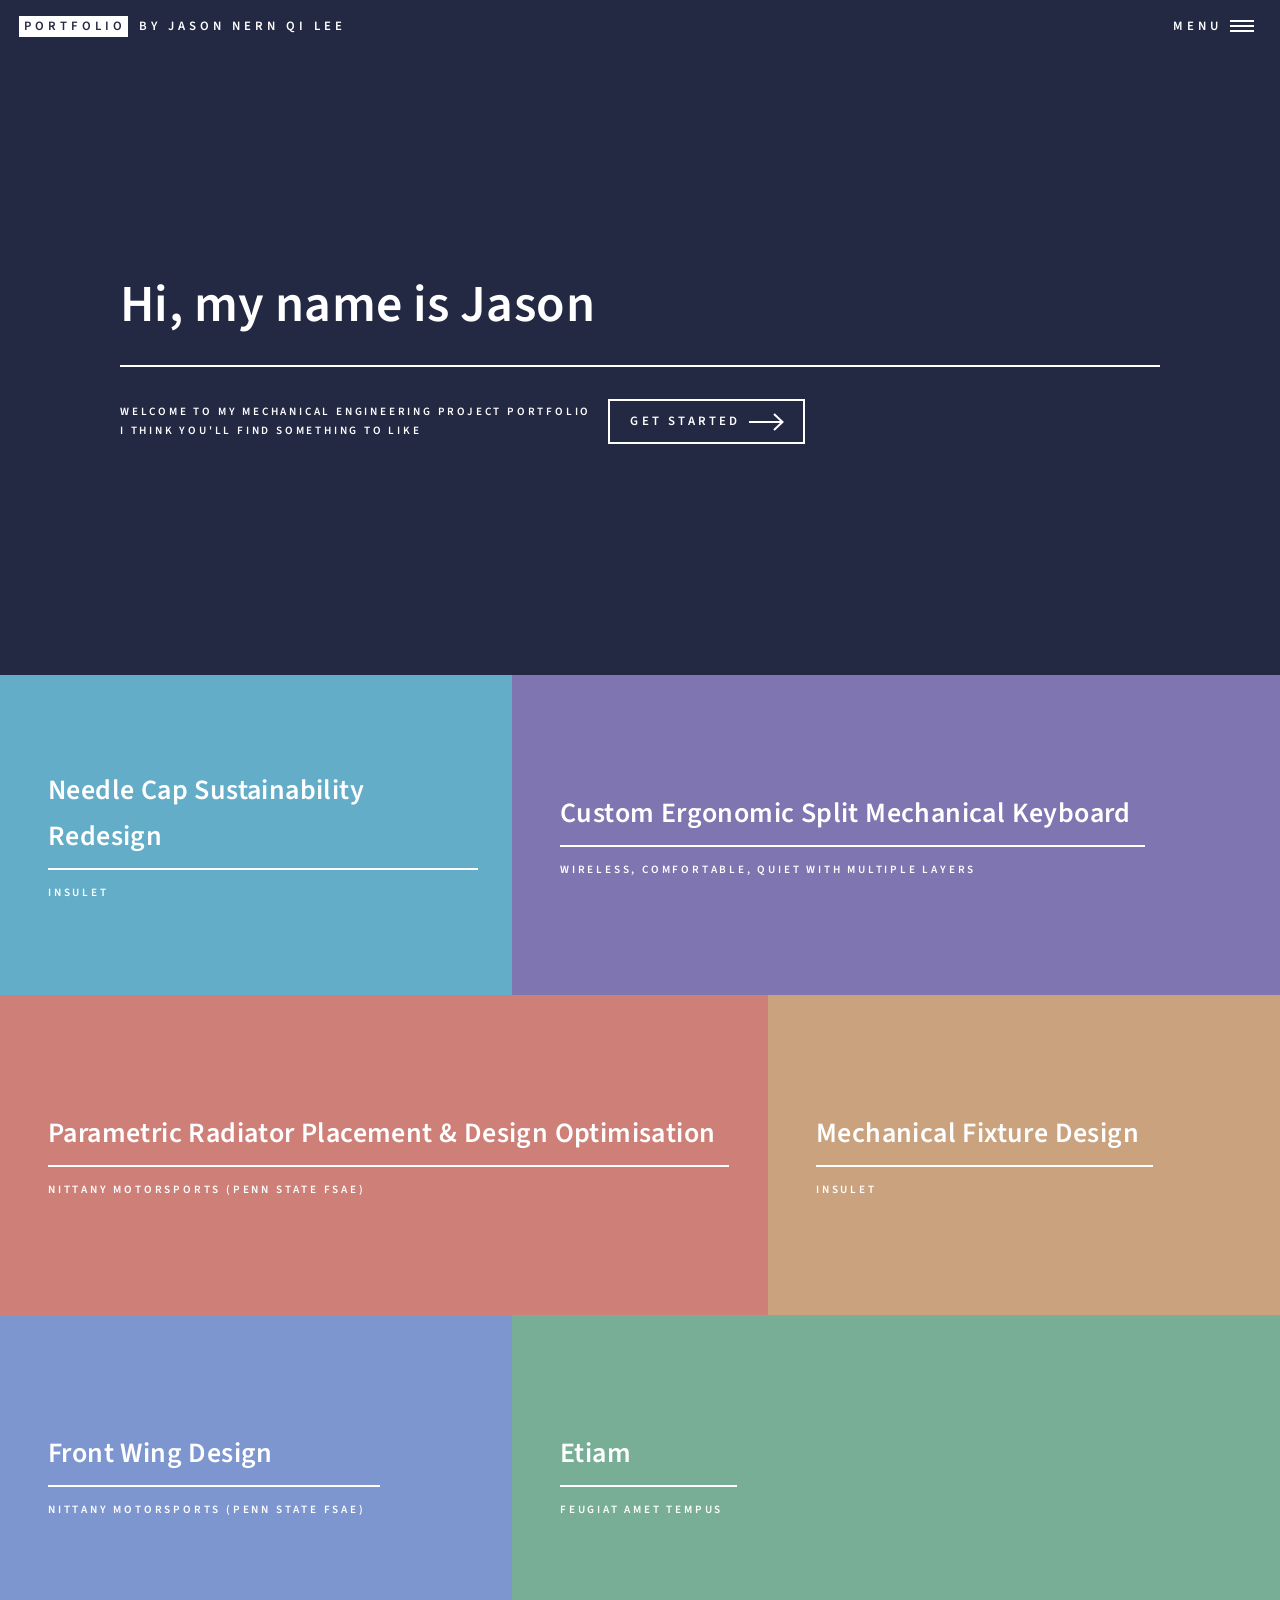
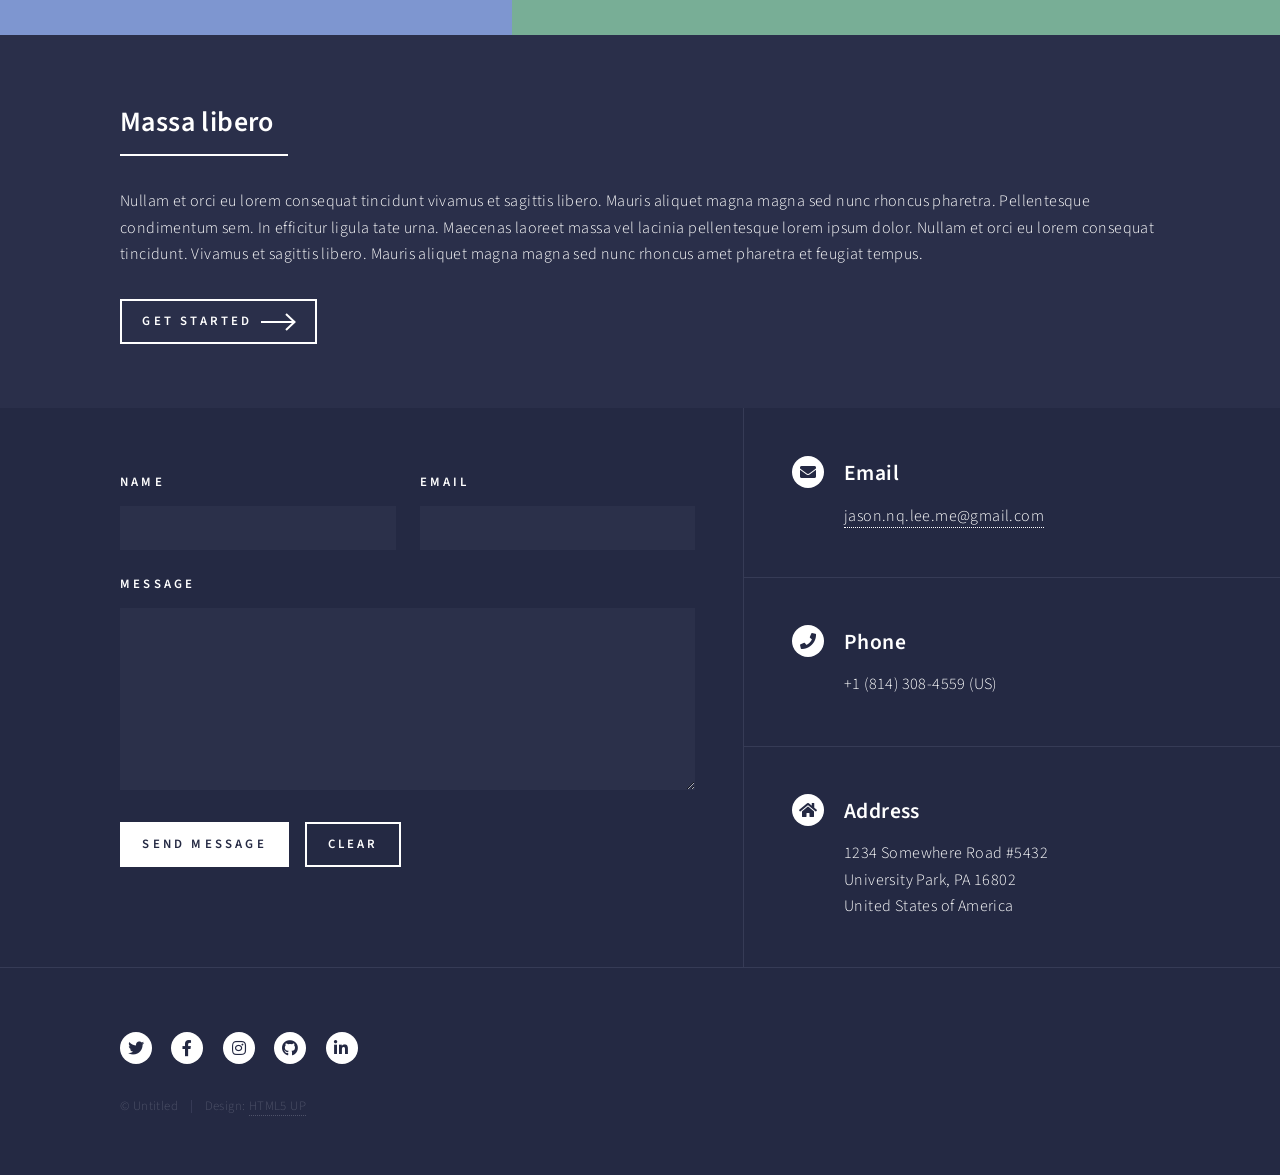
==== commit 20968d9a: "Update index.html" ====
--- a/index.html
+++ b/index.html
@@ -65,7 +65,7 @@
 										<img src="images/NeedleCap.png" alt="" />
 									</span>
 									<header class="major">
-										<h3><a href="Projects/NeedleCap.html" class="link">Needle Cap Sustainability Redesign</a></h3>
+										<h3><a href="NeedleCap.html" class="link">Needle Cap Sustainability Redesign</a></h3>
 										<p>Insulet</p>
 									</header>
 								</article>
@@ -161,14 +161,14 @@
 									<div class="contact-method">
 										<span class="icon solid alt fa-envelope"></span>
 										<h3>Email</h3>
-										<a href="#">information@untitled.tld</a>
+										<a href="#">jason.nq.lee.me@gmail.com</a>
 									</div>
 								</section>
 								<section>
 									<div class="contact-method">
 										<span class="icon solid alt fa-phone"></span>
 										<h3>Phone</h3>
-										<span>(000) 000-0000 x12387</span>
+										<span>+1 (814) 308-4559 (US)</span>
 									</div>
 								</section>
 								<section>
@@ -176,7 +176,7 @@
 										<span class="icon solid alt fa-home"></span>
 										<h3>Address</h3>
 										<span>1234 Somewhere Road #5432<br />
-										Nashville, TN 00000<br />
+										University Park, PA 16802<br />
 										United States of America</span>
 									</div>
 								</section>
@@ -223,3 +223,8 @@
 
 
 
+
+
+
+
+
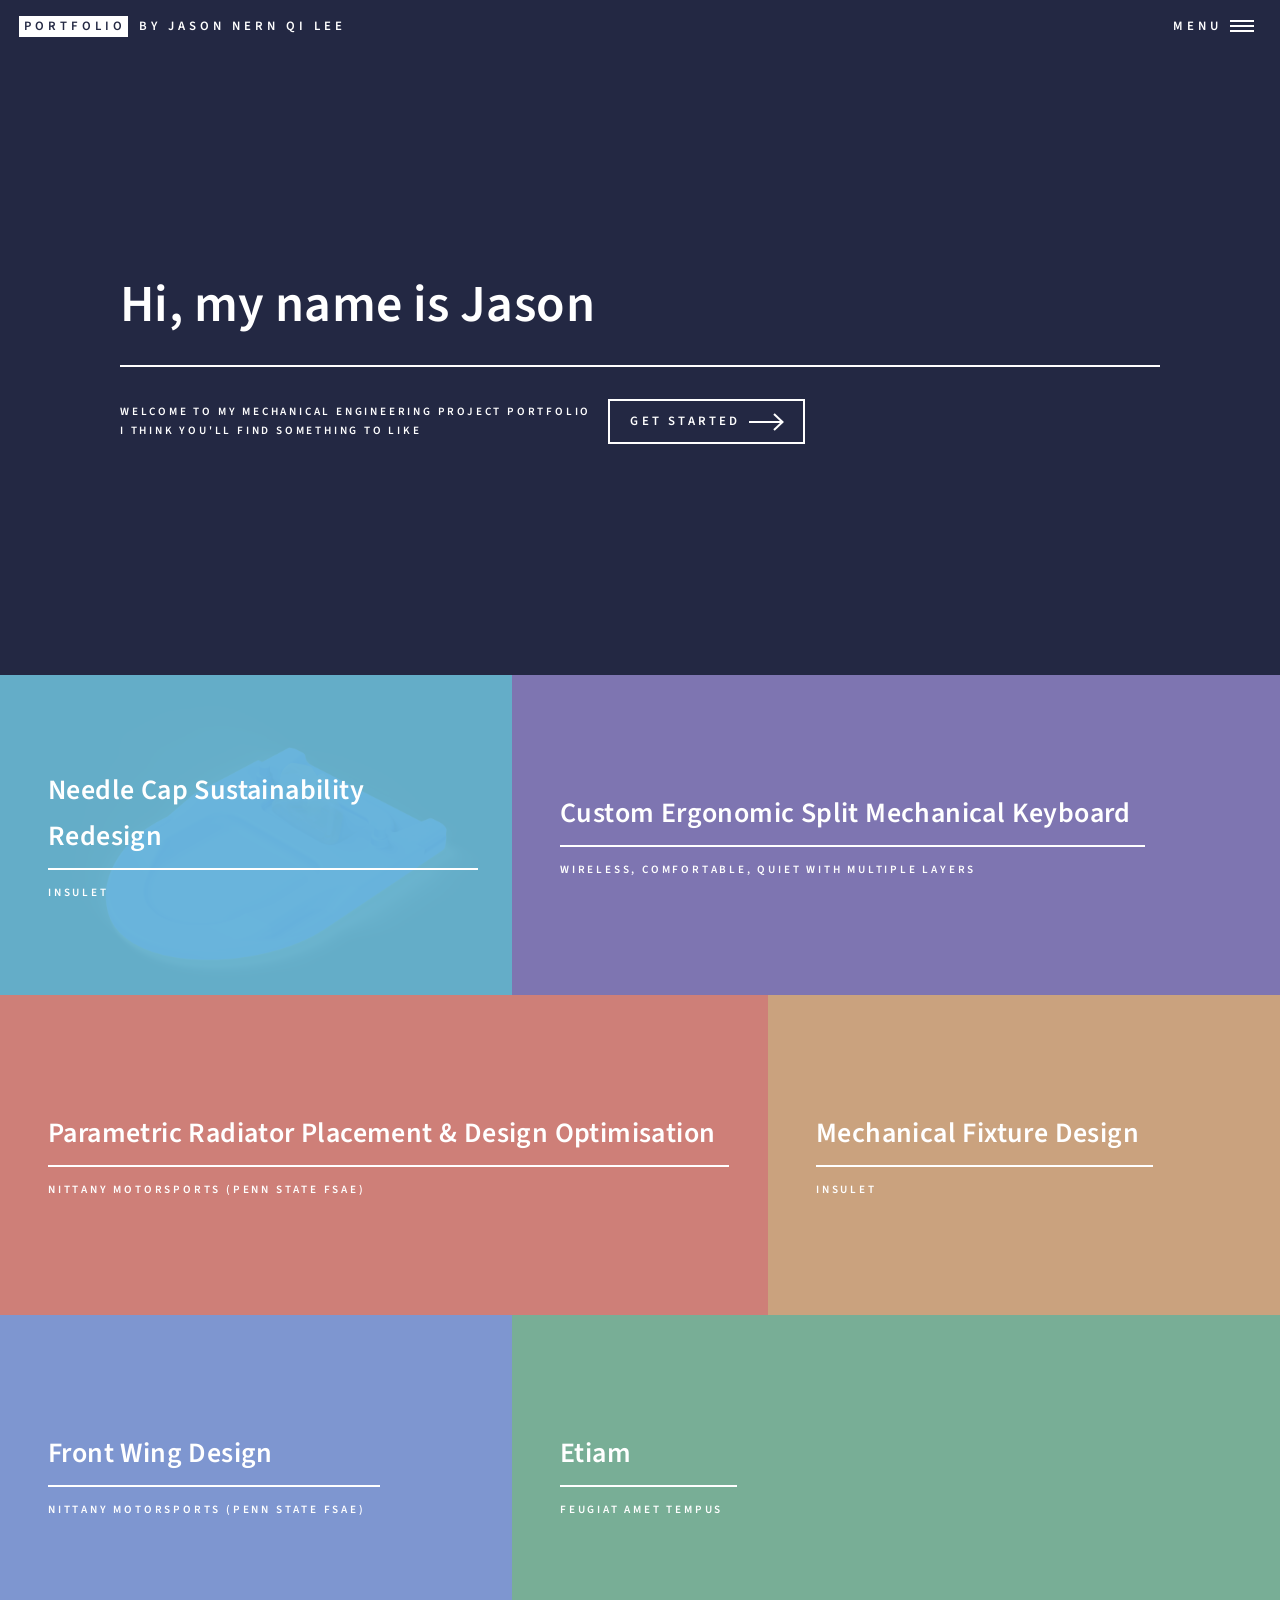
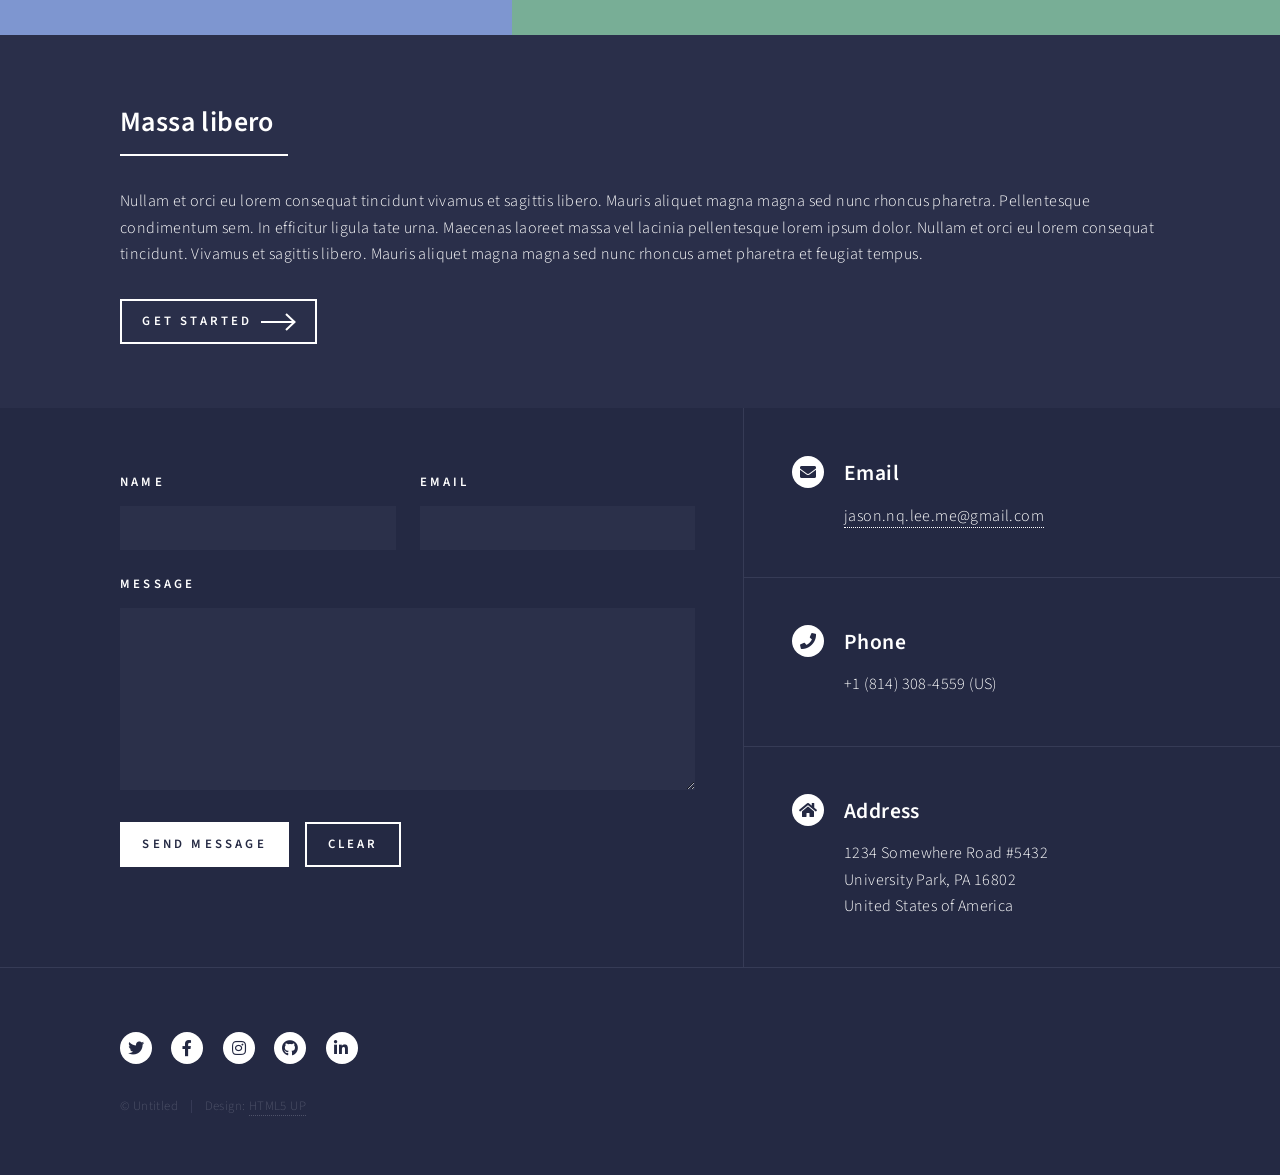
==== commit 1dbdd5cd: "Update index.html" ====
--- a/index.html
+++ b/index.html
@@ -62,7 +62,7 @@
 							<section id="one" class="tiles">
 								<article>
 									<span class="image">
-										<img src="images/NeedleCap.png" alt="" />
+										<img src="images/NeedleCap/FinalNeedleCap.png" alt="" />
 									</span>
 									<header class="major">
 										<h3><a href="NeedleCap.html" class="link">Needle Cap Sustainability Redesign</a></h3>
